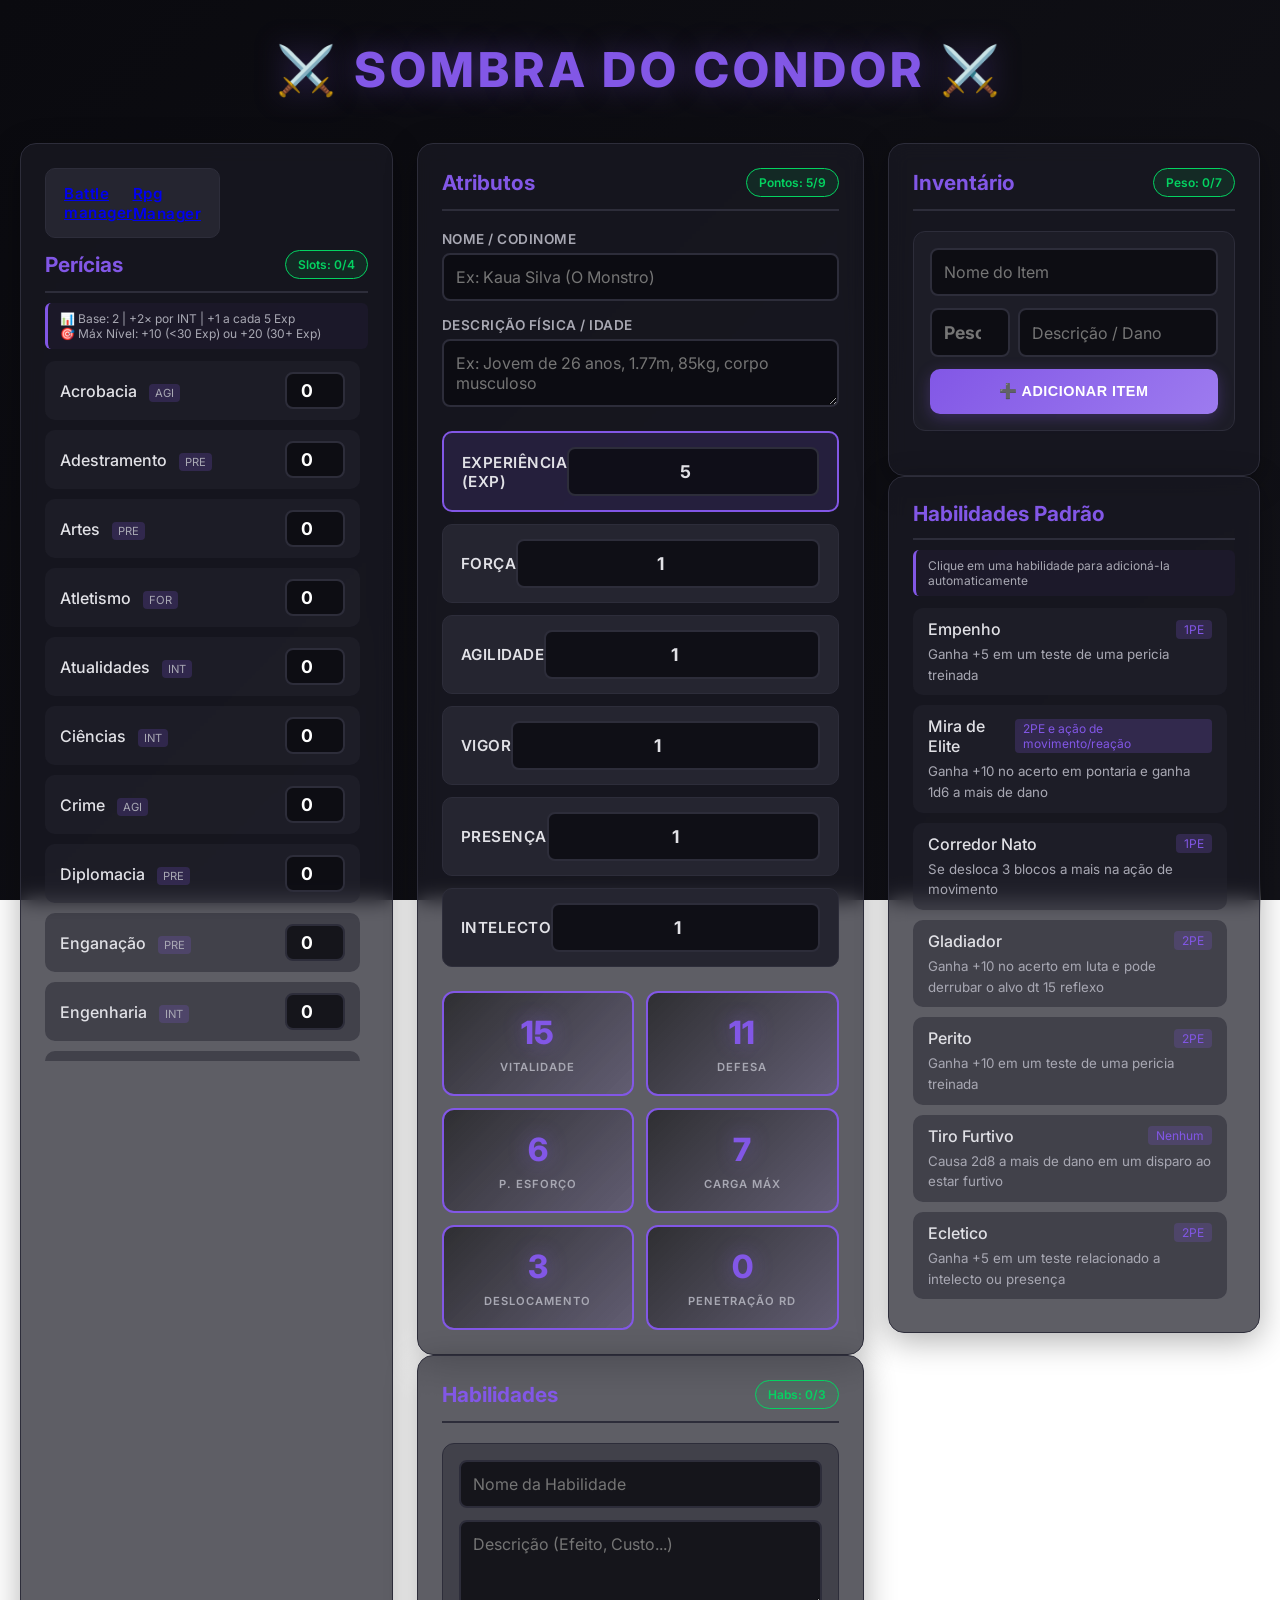
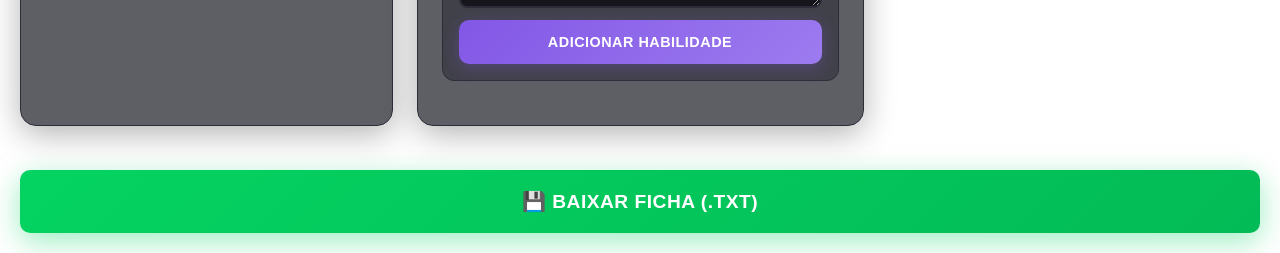
==== index.html @ 23a17cb6 "Grande update, separação battle_manager e rpg_manager, criação do rpg_manager para fazer roteiro e g" ====
<!DOCTYPE html>
<html lang="pt-BR">
<head>
    <meta charset="UTF-8">
    <meta name="viewport" content="width=device-width, initial-scale=1.0">
    <title>Sombra do Condor - Criador de Fichas</title>
    <link rel="preconnect" href="https://fonts.googleapis.com">
    <link href="https://fonts.googleapis.com/css2?family=Inter:wght@400;500;600;700;800&display=swap" rel="stylesheet">
    <link rel="shortcut icon" href="sombra do condor.png" type="image/x-icon">
    <style>
        :root {
            --bg-dark: #0a0a0f;
            --bg-panel: rgba(26, 26, 36, 0.7);
            --accent: #8257e6;
            --accent-hover: #9d7bef;
            --accent-glow: rgba(130, 87, 230, 0.4);
            --text: #e1e1e6;
            --text-muted: #a8a8b3;
            --highlight: #252530;
            --danger: #e83f5b;
            --success: #04d361;
            --border: #2d2d3a;
        }

        * {
            margin: 0;
            padding: 0;
            box-sizing: border-box;
        }

        body {
            font-family: 'Inter', sans-serif;
            background: linear-gradient(135deg, var(--bg-dark) 0%, #121218 100%) fixed;
            color: var(--text);
            padding: 20px;
            min-height: 100vh;
        }

        .container {
            max-width: 1400px;
            margin: 0 auto;
            display: grid;
            grid-template-columns: 1fr 1.2fr 1fr;
            gap: 24px;
            animation: fadeIn 0.6s ease-out;
        }

        @keyframes fadeIn {
            from { opacity: 0; transform: translateY(20px); }
            to { opacity: 1; transform: translateY(0); }
        }

        .title {
            grid-column: 1 / -1;
            text-align: center;
            font-size: clamp(2rem, 5vw, 3rem);
            font-weight: 800;
            color: var(--accent);
            text-transform: uppercase;
            letter-spacing: 4px;
            padding: 20px;
            text-shadow: 0 0 30px var(--accent-glow);
            animation: glow 3s ease-in-out infinite;
        }

        @keyframes glow {
            0%, 100% { text-shadow: 0 0 20px var(--accent-glow); }
            50% { text-shadow: 0 0 40px var(--accent-glow); }
        }

        .panel {
            background: var(--bg-panel);
            backdrop-filter: blur(10px);
            padding: 24px;
            border-radius: 16px;
            border: 1px solid var(--border);
            box-shadow: 0 8px 32px rgba(0, 0, 0, 0.3);
            transition: all 0.3s cubic-bezier(0.4, 0, 0.2, 1);
            animation: slideUp 0.5s ease-out backwards;
        }

        @keyframes slideUp {
            from { opacity: 0; transform: translateY(30px); }
            to { opacity: 1; transform: translateY(0); }
        }

        .panel:hover {
            transform: translateY(-4px);
            box-shadow: 0 12px 48px rgba(130, 87, 230, 0.2);
            border-color: var(--accent);
        }

        h2 {
            color: var(--accent);
            margin-bottom: 20px;
            font-size: 1.3rem;
            font-weight: 700;
            display: flex;
            justify-content: space-between;
            align-items: center;
            padding-bottom: 12px;
            border-bottom: 2px solid var(--border);
        }

        .badge {
            font-size: 0.75rem;
            font-weight: 600;
            background: rgba(0, 0, 0, 0.5);
            padding: 6px 12px;
            border-radius: 20px;
            border: 1px solid var(--border);
            transition: all 0.3s;
        }

        .badge.error { 
            border-color: var(--danger);
            color: var(--danger);
            background: rgba(232, 63, 91, 0.1);
        }
        
        .badge.ok { 
            border-color: var(--success);
            color: var(--success);
            background: rgba(4, 211, 97, 0.1);
        }

        input, textarea {
            background: rgba(10, 10, 15, 0.8);
            border: 2px solid var(--border);
            color: var(--text);
            padding: 12px;
            border-radius: 8px;
            font-size: 1rem;
            font-family: inherit;
            transition: all 0.3s;
            width: 100%;
        }

        input:focus, textarea:focus {
            outline: none;
            border-color: var(--accent);
            box-shadow: 0 0 0 3px rgba(130, 87, 230, 0.1);
        }

        input[type="number"] { 
            text-align: center;
            font-weight: 700;
            font-size: 1.1rem;
        }

        .scroll-container {
            max-height: 700px;
            overflow-y: auto;
            padding-right: 8px;
        }

        .scroll-container::-webkit-scrollbar { width: 8px; }
        .scroll-container::-webkit-scrollbar-track {
            background: var(--highlight);
            border-radius: 10px;
        }
        .scroll-container::-webkit-scrollbar-thumb { 
            background: var(--accent);
            border-radius: 10px;
        }

        .row {
            display: flex;
            justify-content: space-between;
            align-items: center;
            margin-bottom: 10px;
            background: rgba(37, 37, 48, 0.5);
            padding: 10px 14px;
            border-radius: 10px;
            border: 1px solid transparent;
            transition: all 0.3s;
        }

        .row:hover {
            background: rgba(130, 87, 230, 0.1);
            border-color: var(--accent);
            transform: translateX(4px);
        }

        .row.clickable { cursor: pointer; }

        .skill-attr { 
            font-size: 0.7rem;
            color: var(--text-muted);
            margin-left: 8px;
            text-transform: uppercase;
            background: rgba(130, 87, 230, 0.2);
            padding: 2px 6px;
            border-radius: 4px;
        }

        .skill-input { 
            width: 60px;
            margin-left: 10px;
            padding: 6px;
        }

        .stat-block {
            background: var(--highlight);
            padding: 14px 18px;
            border-radius: 10px;
            margin-bottom: 12px;
            display: flex;
            justify-content: space-between;
            align-items: center;
            border: 1px solid var(--border);
            transition: all 0.3s;
        }

        .stat-block:hover {
            border-color: var(--accent);
            background: rgba(130, 87, 230, 0.05);
        }

        .stat-block.highlight {
            background: rgba(130, 87, 230, 0.15);
            border: 2px solid var(--accent);
        }

        .stat-label { 
            font-weight: 600;
            font-size: 0.95rem;
            letter-spacing: 0.5px;
        }

        .stats-grid {
            display: grid;
            grid-template-columns: repeat(auto-fit, minmax(140px, 1fr));
            gap: 12px;
            margin-top: 24px;
        }

        .stat-box {
            background: linear-gradient(135deg, rgba(0, 0, 0, 0.5), rgba(130, 87, 230, 0.1));
            padding: 20px;
            border-radius: 12px;
            text-align: center;
            border: 2px solid var(--accent);
            transition: all 0.3s;
        }

        .stat-box:hover {
            transform: scale(1.05);
            box-shadow: 0 8px 30px var(--accent-glow);
        }

        .stat-value { 
            font-size: 2rem;
            font-weight: 800;
            color: var(--accent);
            text-shadow: 0 0 20px var(--accent-glow);
        }

        .stat-name { 
            font-size: 0.7rem;
            color: var(--text-muted);
            text-transform: uppercase;
            letter-spacing: 1px;
            margin-top: 8px;
            font-weight: 600;
        }

        .form {
            display: flex;
            flex-direction: column;
            gap: 12px;
            margin-bottom: 20px;
            background: rgba(37, 37, 48, 0.5);
            padding: 16px;
            border-radius: 12px;
            border: 1px solid var(--border);
        }

        .list { 
            list-style: none;
            padding: 0;
        }

        .item {
            background: rgba(37, 37, 48, 0.6);
            margin-bottom: 12px;
            padding: 16px;
            border-radius: 10px;
            border-left: 4px solid var(--accent);
            border: 1px solid var(--border);
            transition: all 0.3s;
            animation: slideIn 0.3s ease-out;
        }

        @keyframes slideIn {
            from { opacity: 0; transform: translateX(-20px); }
            to { opacity: 1; transform: translateX(0); }
        }

        .item:hover {
            background: rgba(130, 87, 230, 0.1);
            border-color: var(--accent);
            transform: translateX(8px);
        }

        .item-header { 
            display: flex;
            justify-content: space-between;
            align-items: center;
            margin-bottom: 8px;
        }

        .item-name { 
            font-weight: 700;
            color: white;
            font-size: 1.05rem;
        }

        .item-meta { 
            color: var(--text-muted);
            font-size: 0.85rem;
            margin-right: 12px;
            background: rgba(130, 87, 230, 0.2);
            padding: 4px 10px;
            border-radius: 6px;
        }

        .item-desc { 
            font-size: 0.9rem;
            color: var(--text-muted);
            line-height: 1.6;
            display: block;
            margin-top: 6px;
        }

        button { 
            cursor: pointer;
            border-radius: 10px;
            font-weight: 700;
            border: none;
            transition: all 0.3s;
            text-transform: uppercase;
            letter-spacing: 0.5px;
        }

        .btn-primary { 
            background: linear-gradient(135deg, var(--accent), var(--accent-hover));
            color: white;
            padding: 14px;
            width: 100%;
            font-size: 0.9rem;
            box-shadow: 0 4px 15px rgba(130, 87, 230, 0.3);
        }

        .btn-primary:hover {
            transform: translateY(-2px);
            box-shadow: 0 6px 25px rgba(130, 87, 230, 0.5);
        }

        .btn-remove { 
            background: var(--danger);
            color: white;
            padding: 6px 12px;
            font-size: 0.75rem;
            border-radius: 6px;
        }

        .btn-remove:hover {
            background: #ff5570;
            transform: scale(1.1);
        }
        
        .btn-download {
            background: linear-gradient(135deg, var(--success), #03bb56);
            color: white;
            padding: 20px;
            width: 100%;
            font-size: 1.2rem;
            margin-top: 20px;
            grid-column: 1 / -1;
            box-shadow: 0 8px 30px rgba(4, 211, 97, 0.4);
        }

        .btn-download:hover { 
            background: linear-gradient(135deg, #03bb56, var(--success));
            transform: translateY(-4px);
            box-shadow: 0 12px 50px rgba(4, 211, 97, 0.6);
        }

        label {
            display: block;
            font-size: 0.85rem;
            color: var(--text-muted);
            margin-bottom: 6px;
            font-weight: 600;
            text-transform: uppercase;
            letter-spacing: 0.5px;
        }

        .info {
            font-size: 0.75rem;
            color: var(--text-muted);
            margin-top: -10px;
            margin-bottom: 12px;
            padding: 8px 12px;
            background: rgba(130, 87, 230, 0.05);
            border-radius: 6px;
            border-left: 3px solid var(--accent);
        }

        @media (max-width: 1200px) { 
            .container { 
                grid-template-columns: 1fr 1fr;
            }
            .container > div:nth-child(2) {
                grid-column: 1 / -1;
            }
        }

        @media (max-width: 768px) { 
            .container { 
                grid-template-columns: 1fr;
                gap: 16px;
            }
            
            body { padding: 12px; }
            .panel { padding: 16px; }
            .title {
                font-size: 1.8rem;
                letter-spacing: 2px;
            }
            .stats-grid {
                grid-template-columns: repeat(2, 1fr);
            }
            span a{
                color: var(--accent);        
            }
            nav{
                width: 100%;
                display: inline;
                text-decoration: none;
                list-style: none;
            }
        }
    </style>
</head>
<body>
    <div class="container">
        <div class="title">⚔️ Sombra do Condor ⚔️</div>
        <div class="panel">
            <nav class="container">
                <ul class="stat-block">
                    <span class="stat-label"><a href="/battle_manager.html">Battle manager</a></span>
                    <span ><a class="stat-label" href="/rpg_manager.html">Rpg Manager</a></span>
                </ul>
            </nav>
            <h2>Perícias <span id="skillTracker" class="badge">Slots: 0/2</span></h2>
            <p class="info">📊 Base: 2 | +2× por INT | +1 a cada 5 Exp<br>🎯 Máx Nível: +10 (&lt;30 Exp) ou +20 (30+ Exp)</p>
            <div id="skillsContainer" class="scroll-container"></div>
        </div>

        <div>
            <div class="panel">
                <h2>Atributos <span id="attrTracker" class="badge">Pontos: 0/9</span></h2>
                
                <div style="margin-bottom: 16px;">
                    <label>Nome / Codinome</label>
                    <input type="text" id="charName" placeholder="Ex: Kaua Silva (O Monstro)">
                </div>
                
                <div style="margin-bottom: 20px;">
                    <label>Descrição Física / Idade</label>
                    <textarea id="charDesc" rows="2" placeholder="Ex: Jovem de 26 anos, 1.77m, 85kg, corpo musculoso"></textarea>
                </div>

                <div class="stat-block highlight">
                    <span class="stat-label">EXPERIÊNCIA (EXP)</span>
                    <input type="number" id="exp" value="5" min="5" onchange="calcular()">
                </div>

                <div class="stat-block"><span class="stat-label">FORÇA</span><input type="number" id="attrForca" value="1" min="0" onchange="calcular()"></div>
                <div class="stat-block"><span class="stat-label">AGILIDADE</span><input type="number" id="attrAgilidade" value="1" min="0" onchange="calcular()"></div>
                <div class="stat-block"><span class="stat-label">VIGOR</span><input type="number" id="attrVigor" value="1" min="0" onchange="calcular()"></div>
                <div class="stat-block"><span class="stat-label">PRESENÇA</span><input type="number" id="attrPresenca" value="1" min="0" onchange="calcular()"></div>
                <div class="stat-block"><span class="stat-label">INTELECTO</span><input type="number" id="attrIntelecto" value="1" min="0" onchange="calcular()"></div>

                <div class="stats-grid">
                    <div class="stat-box"><div class="stat-value" id="pv">10</div><div class="stat-name">Vitalidade</div></div>
                    <div class="stat-box"><div class="stat-value" id="def">11</div><div class="stat-name">Defesa</div></div>
                    <div class="stat-box"><div class="stat-value" id="pe">0</div><div class="stat-name">P. Esforço</div></div>
                    <div class="stat-box"><div class="stat-value" id="carga">0</div><div class="stat-name">Carga Máx</div></div>
                    <div class="stat-box"><div class="stat-value" id="desloc">0</div><div class="stat-name">Deslocamento</div></div>
                    <div class="stat-box"><div class="stat-value" id="prd">0</div><div class="stat-name">Penetração RD</div></div>
                </div>
            </div>

            <div class="panel">
                <h2>Habilidades <span id="habTracker" class="badge">Habs: 0/2</span></h2>
                <div class="form">
                    <input type="text" id="habName" placeholder="Nome da Habilidade">
                    <textarea id="habDesc" placeholder="Descrição (Efeito, Custo...)" rows="3"></textarea>
                    <button class="btn-primary" onclick="addHab()">ADICIONAR HABILIDADE</button>
                </div>
                <ul id="habList" class="list"></ul>
            </div>
        </div>

        <div>
            <div class="panel">
                <h2>Inventário <span id="loadTracker" class="badge">Peso: 0</span></h2>
                <div class="form">
                    <input type="text" id="itemName" placeholder="Nome do Item">
                    <div style="display:flex; gap:8px;">
                        <input type="number" id="itemWeight" placeholder="Peso" style="width: 80px;">
                        <input type="text" id="itemDesc" placeholder="Descrição / Dano" style="flex:1;">
                    </div>
                    <button class="btn-primary" onclick="addItem()">➕ ADICIONAR ITEM</button>
                </div>
                <ul id="invList" class="list"></ul>
            </div>

            <div class="panel">
                <h2>Habilidades Padrão</h2>
                <p class="info">Clique em uma habilidade para adicioná-la automaticamente</p>
                <div id="habsContainer" class="scroll-container"></div>
            </div>
        </div>

        <button class="btn-download" onclick="download()">💾 BAIXAR FICHA (.TXT)</button>
    </div>

    <script>
        const skills = [
            { nome: "Acrobacia", attr: "AGI" }, { nome: "Adestramento", attr: "PRE" },
            { nome: "Artes", attr: "PRE" }, { nome: "Atletismo", attr: "FOR" },
            { nome: "Atualidades", attr: "INT" }, { nome: "Ciências", attr: "INT" },
            { nome: "Crime", attr: "AGI" }, { nome: "Diplomacia", attr: "PRE" },
            { nome: "Enganação", attr: "PRE" }, { nome: "Engenharia", attr: "INT" },
            { nome: "Fortitude", attr: "VIG" }, { nome: "Furtividade", attr: "AGI" },
            { nome: "Iniciativa", attr: "AGI" }, { nome: "Intimidação", attr: "PRE" },
            { nome: "Intuição", attr: "PRE" }, { nome: "Investigação", attr: "INT" },
            { nome: "Luta", attr: "FOR" }, { nome: "Medicina", attr: "INT" },
            { nome: "Percepção", attr: "PRE" }, { nome: "Pilotagem", attr: "AGI" },
            { nome: "Pontaria", attr: "AGI" }, { nome: "Reflexos", attr: "AGI" },
            { nome: "Religião", attr: "PRE" }, { nome: "Sobrevivência", attr: "INT" },
            { nome: "Tática", attr: "INT" }, { nome: "Tecnologia", attr: "INT" },
            { nome: "Vontade", attr: "PRE" }
        ];

        const defaultHabs = [
            { nome: "Empenho", gasto: "1PE", efeito: "Ganha +5 em um teste de uma pericia treinada" },
            { nome: "Mira de Elite", gasto: "2PE e ação de movimento/reação", efeito: "Ganha +10 no acerto em pontaria e ganha 1d6 a mais de dano" },
            { nome: "Corredor Nato", gasto: "1PE", efeito: "Se desloca 3 blocos a mais na ação de movimento" },
            { nome: "Gladiador", gasto: "2PE", efeito: "Ganha +10 no acerto em luta e pode derrubar o alvo dt 15 reflexo" },
            { nome: "Perito", gasto: "2PE", efeito: "Ganha +10 em um teste de uma pericia treinada" },
            { nome: "Tiro Furtivo", gasto: "Nenhum", efeito: "Causa 2d8 a mais de dano em um disparo ao estar furtivo" },
            { nome: "Ecletico", gasto: "2PE", efeito: "Ganha +5 em um teste relacionado a intelecto ou presença" },
            { nome: "Ataque Frenético", gasto: "3PE", efeito: "Ganha 1 ataque adicional naquela rodada" },
            { nome: "Golpe Pesado", gasto: "2PE", efeito: "Causa +2d6 de dano em um golpe corpo a corpo (stacka até 2x)" },
            { nome: "Lutador Nato", gasto: "Nenhum", efeito: "Seus golpes padrão causam 1d8+atributo de dano podendo ser letais, e agora o critico deles é 19/20" },
            { nome: "Soco Pesado", gasto: "3PE", efeito: "Ataca com um poderoso soco causando 3d8+força em dano" },
            { nome: "Bloqueio Pesado", gasto: "2PE", efeito: "Ao bloquear alem de usar luta como rd, usa fortitude tambem" },
            { nome: "Esquiva Aprimorada", gasto: "2PE", efeito: "Ao esquivar ganha +10 na soma" },
            { nome: "Casca Grossa", gasto: "Nenhum", efeito: "Sua pele é naturalmente grossa e seu corpo resistente, tem 5 de rd natural contra impacto balistico e cortante (requer 3 de vigor ou mais)" },
            { nome: "Lingua de prata", gasto: "Nenhum", efeito: "Tem +5 em testes de diplomacia e enganação, pode gastar 1 PE e ter +5 no teste" },
            { nome: "Contra-ataque efetivo", gasto: "2PE", efeito: "Causa +1d8 de dano e tem +8 no acerto do contraataque" },
            { nome: "Assasinato", gasto: "2PE", efeito: "Aumenta a margem de critico em 5, e causa 1d6 a mais de dano em um ataque" },
            { nome: "Tiro sequencial", gasto: "1PE", efeito: "Ataca novamente com uma arma leve (max:1x rodada)" },
            { nome: "Tiro brutal", gasto: "3PE", efeito: "Em um disparo, aumenta a margem de critico em 5 e causa +2d6 de dano" },
            { nome: "Brigão", gasto: "2PE", efeito: "Ataca novamente com um soco. (Max:2x rodada)" }
        ];

        let inv = [];
        let habs = [];

        const get = id => document.getElementById(id);
        const val = id => parseInt(get(id).value) || 0;

        window.onload = () => {
            renderSkills();
            renderDefaultHabs();
            calcular();
        };

        function renderSkills() {
            const c = get('skillsContainer');
            c.innerHTML = skills.map((s, i) => `
                <div class="row" style="animation-delay: ${i * 0.02}s">
                    <div><span style="font-weight:500">${s.nome}</span> <span class="skill-attr">${s.attr}</span></div>
                    <input type="number" id="skill_${s.nome}" class="skill-input" value="0" min="0" step="5" onchange="calcular()">
                </div>
            `).join('');
        }

        function renderDefaultHabs() {
            const c = get('habsContainer');
            c.innerHTML = defaultHabs.map((h, i) => `
                <div class="row clickable" style="animation-delay: ${i * 0.02}s" onclick="quickAddHab('${h.nome}', '${h.gasto}', '${h.efeito.replace(/'/g, "\\'")}')">
                    <div style="width: 100%;">
                        <div style="display: flex; justify-content: space-between; align-items: center; margin-bottom: 4px;">
                            <strong style="font-weight:500">${h.nome}</strong> 
                            <span style="font-size: 0.75rem; color: var(--accent); background: rgba(130, 87, 230, 0.2); padding: 2px 8px; border-radius: 4px;">${h.gasto}</span>
                        </div>
                        <small style="color: var(--text-muted); line-height: 1.4;">${h.efeito}</small>
                    </div>
                </div>
            `).join('');
        }

        function quickAddHab(nome, gasto, efeito) {
            get('habName').value = nome;
            get('habDesc').value = `Gasto: ${gasto} | Efeito: ${efeito}`;
            addHab();
            get('habName').closest('.panel').scrollIntoView({ behavior: 'smooth', block: 'center' });
        }

        function calcular() {
            const exp = val('exp');
            const expEf = Math.max(0, exp - 5);
            const attrs = ['Forca', 'Agilidade', 'Vigor', 'Presenca', 'Intelecto'].map(a => val('attr' + a));
            const [for_, agi, vig, pre, int] = attrs;

            const percepcao = val('skill_Percepção');
            const vontade = val('skill_Vontade');
            const fortitude = val('skill_Fortitude');
            const atletismo = val('skill_Atletismo');
            const religiao = val('skill_Religião');
            const crime = val("skill_Crime");

            const bonusPerc = Math.floor(percepcao / 5) * 2;
            const bonusReligiao = Math.floor(religiao / 5) * 2;
            const bonusVont = Math.floor(vontade / 5) * 2;
            const bonusCrime = Math.floor(crime / 5) * 2;

            // Calcular carga ANTES de atualizar o DOM
            const maxCarga = 5 + for_ * 2 + Math.floor(atletismo / 5) * 2;
            
            get('def').textContent = 10 + agi + bonusPerc;
            get('pv').textContent = 10 + vig * 5 + expEf + Math.floor(expEf / 5) + fortitude;
            get('pe').textContent = (for_ + pre + vig) * 2 + Math.floor(expEf / 3) + bonusVont+bonusReligiao;
            get('carga').textContent = maxCarga;
            get('desloc').textContent = agi === 0 ? 1 : agi * 3;
            get('prd').textContent = bonusCrime;

            const maxAttr = 9 + Math.floor(expEf / 10);
            const usedAttr = attrs.reduce((a, b) => a + b, 0);
            updateBadge('attrTracker', usedAttr, maxAttr, 'Pontos');

            const maxSkill = exp >= 30 ? 20 : 10;
            const maxSlots = 2 + int * 2 + Math.floor(expEf / 5);
            let usedSlots = 0;

            document.querySelectorAll('.skill-input').forEach(inp => {
                const v = val(inp.id);
                inp.style.borderColor = v > maxSkill ? 'var(--danger)' : 'var(--border)';
                inp.style.color = v > maxSkill ? 'var(--danger)' : 'white';
                usedSlots += Math.floor(v / 5);
            });
            updateBadge('skillTracker', usedSlots, maxSlots, 'Slots');

            const maxHabs = 2 + int + Math.floor(expEf / 5);
            updateBadge('habTracker', habs.length, maxHabs, 'Habs');

            const pesoTotal = inv.reduce((sum, item) => sum + item.peso, 0);
            const tracker = get('loadTracker');
            tracker.textContent = `Peso: ${pesoTotal}/${maxCarga}`;
            tracker.className = pesoTotal > maxCarga ? 'badge error' : 'badge ok';
        }

        function updateBadge(id, atual, max, label) {
            const el = get(id);
            el.textContent = `${label}: ${atual}/${max}`;
            el.className = atual > max ? 'badge error' : 'badge ok';
            if (atual > max) el.textContent += ' ⚠️';
        }

        function addHab() {
            const nome = get('habName').value.trim();
            const desc = get('habDesc').value.trim();

            if (!nome) {
                alert("⚠️ Digite um nome para a habilidade!");
                return;
            }

            habs.push({ nome, desc });
            renderHabs();
            get('habName').value = '';
            get('habDesc').value = '';
            calcular();
        }

        function renderHabs() {
            get('habList').innerHTML = habs.map((h, i) => `
                <li class="item">
                    <div class="item-header">
                        <span class="item-name">${h.nome}</span>
                        <button class="btn-remove" onclick="removeHab(${i})">✖</button>
                    </div>
                    ${h.desc ? `<span class="item-desc">${h.desc}</span>` : ''}
                </li>
            `).join('');
        }

        function removeHab(i) {
            habs.splice(i, 1);
            renderHabs();
            calcular();
        }

        function addItem() {
            const nome = get('itemName').value.trim();
            const peso = val('itemWeight');
            const desc = get('itemDesc').value.trim();

            if (!nome) {
                alert("⚠️ Digite um nome para o item!");
                return;
            }

            inv.push({ nome, peso, desc });
            get('itemName').value = '';
            get('itemWeight').value = '';
            get('itemDesc').value = '';
            renderInv();
            calcular();
        }

        function renderInv() {
            get('invList').innerHTML = inv.map((item, i) => `
                <li class="item">
                    <div class="item-header">
                        <span class="item-name">${item.nome}</span>
                        <div>
                            <span class="item-meta">${item.peso}kg</span>
                            <button class="btn-remove" onclick="removeItem(${i})">✖</button>
                        </div>
                    </div>
                    ${item.desc ? `<span class="item-desc">${item.desc}</span>` : ''}
                </li>
            `).join('');
        }

        function removeItem(i) {
            inv.splice(i, 1);
            renderInv();
            calcular();
        }

        function download() {
            const btn = event.target;
            btn.innerHTML = '<span style="display:inline-block;animation:spin 1s linear infinite">⏳</span> GERANDO...';
            btn.style.opacity = '0.7';

            setTimeout(() => {
                const nome = get('charName').value || "Sem Nome";
                const desc = get('charDesc').value;

                let txt = `${nome}\n\n`;
                if (desc) txt += `Descrição: ${desc}\n\n`;
                
                txt += `Exp: ${val('exp')}\n\n`;
                txt += `Vitalidade: ${get('pv').textContent}\n`;
                txt += `Força: ${val('attrForca')}\n`;
                txt += `Agilidade: ${val('attrAgilidade')}\n`;
                txt += `Presença: ${val('attrPresenca')}\n`;
                txt += `Vigor: ${val('attrVigor')}\n`;
                txt += `Intelecto: ${val('attrIntelecto')}\n`;
                txt += `Pontos de Esforço (PE): ${get('pe').textContent}\n\n`;
                txt += `Defesa: ${get('def').textContent}\n\n`;

                txt += `Itens\n\n`;
                if (inv.length === 0) txt += `(Nenhum item)\n`;
                inv.forEach(item => {
                    txt += `${item.nome}${item.desc ? ': ' + item.desc : ''}\n\n`;
                });

                txt += `Perícias:\n`;
                document.querySelectorAll('.skill-input').forEach(inp => {
                    const v = val(inp.id);
                    if (v > 0) {
                        const skillName = inp.closest('.row').querySelector('span').textContent;
                        txt += `${skillName} +${v}\n`;
                    }
                });

                txt += `\nHabilidades\n\n`;
                habs.forEach(h => {
                    txt += `${h.nome}: ${h.desc}\n\n`;
                });

                const blob = new Blob([txt], { type: "text/plain" });
                const link = document.createElement("a");
                link.href = URL.createObjectURL(blob);
                link.download = `Ficha_${nome.replace(/\s+/g, '_')}.txt`;
                link.click();

                btn.innerHTML = '✅ FICHA BAIXADA!';
                setTimeout(() => {
                    btn.innerHTML = '💾 BAIXAR FICHA (.TXT)';
                    btn.style.opacity = '1';
                }, 2000);
            }, 800);
        }
    </script>
    <style>
        @keyframes spin {
            to { transform: rotate(360deg); }
        }
    </style>
</body>
</html>
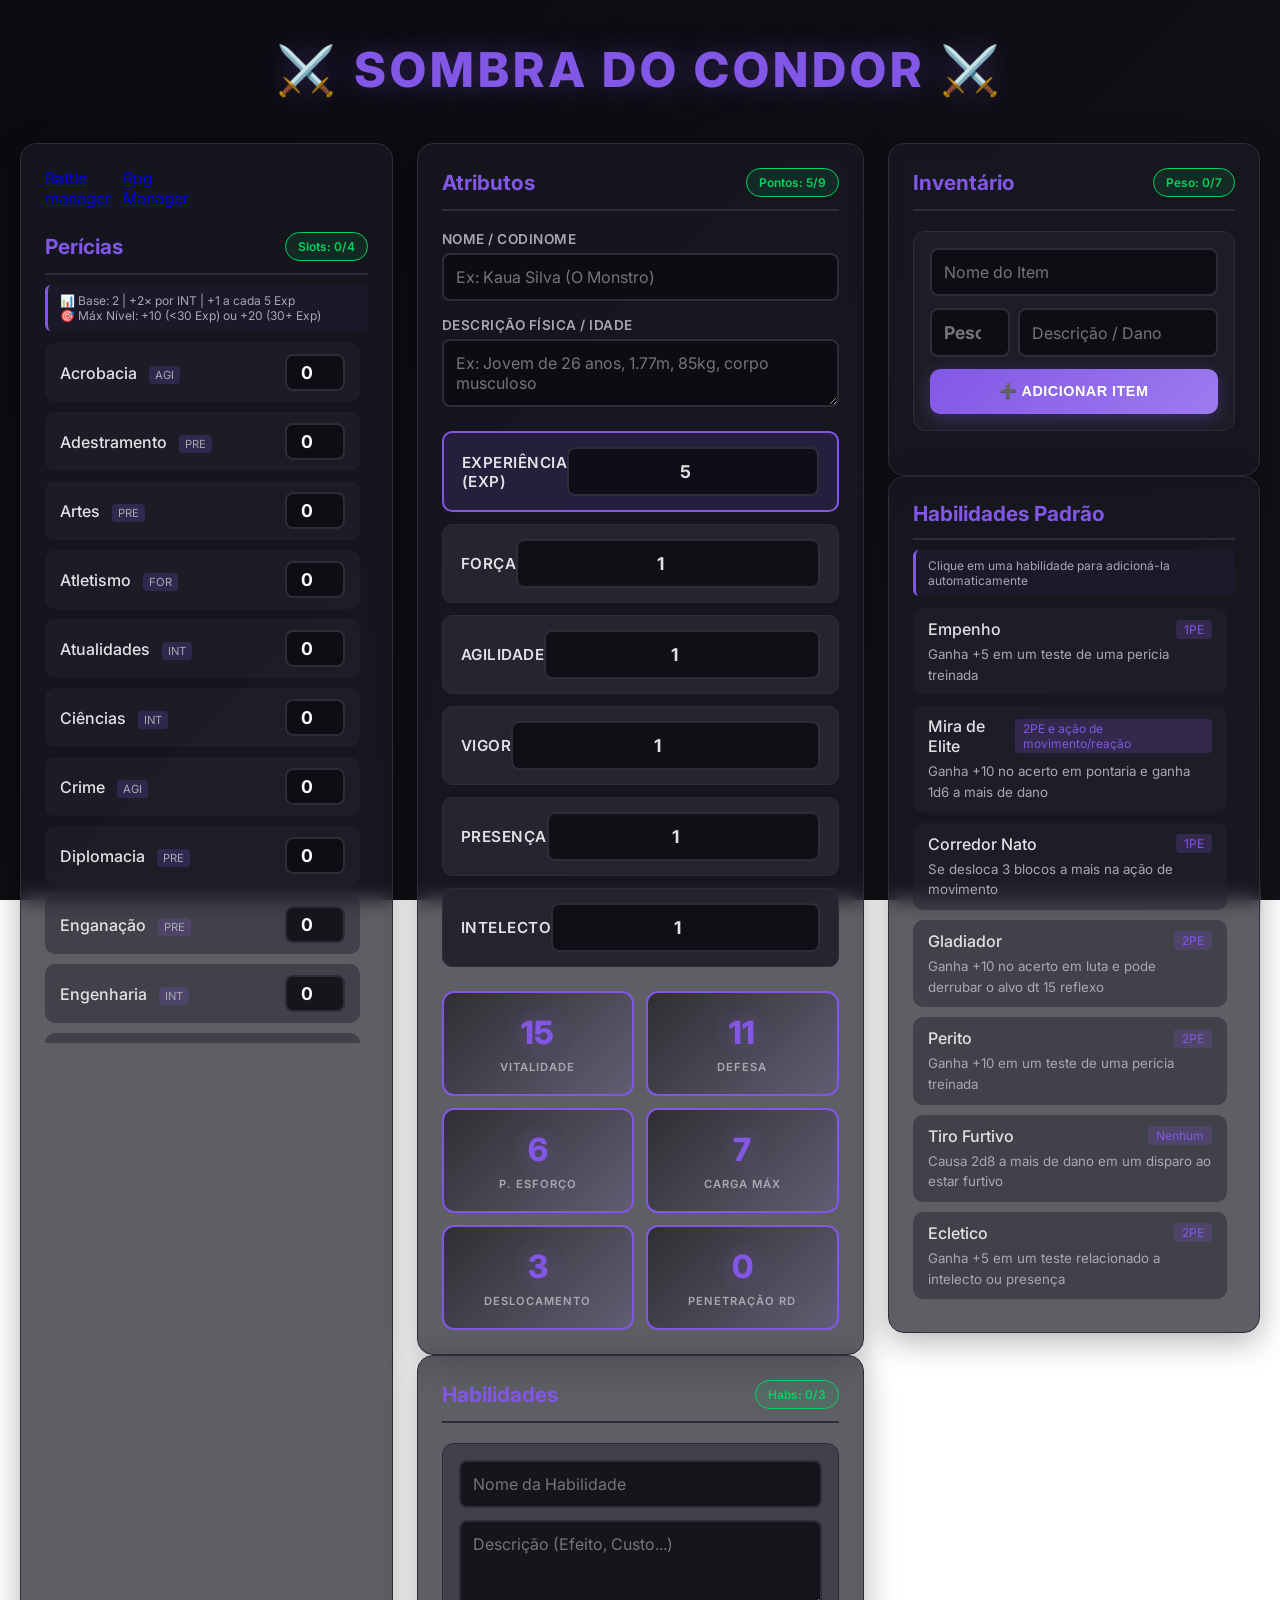
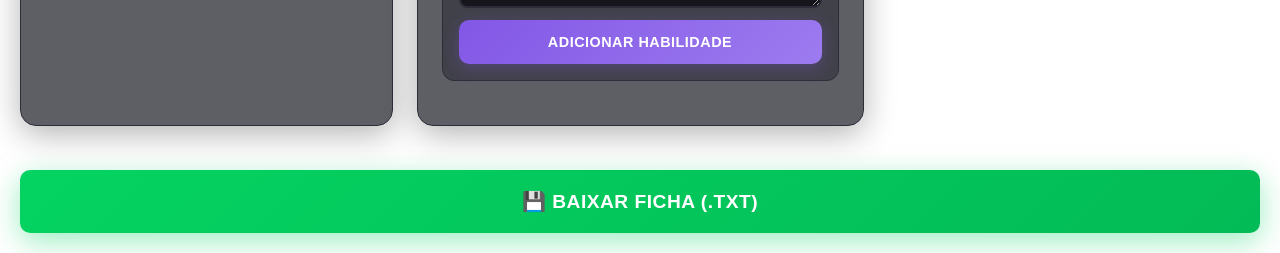
==== commit 8678c8df: ".." ====
--- a/index.html
+++ b/index.html
@@ -442,6 +442,87 @@
                 list-style: none;
             }
         }
+            .nav-menu {
+        display: flex;
+        gap: 12px;
+        margin-bottom: 24px;
+        padding: 0;
+        list-style: none;
+    }
+
+    .nav-menu li {
+        flex: 1;
+    }
+
+    .nav-link {
+        display: block;
+        text-align: center;
+        padding: 14px 20px;
+        background: linear-gradient(135deg, rgba(130, 87, 230, 0.2), rgba(130, 87, 230, 0.1));
+        border: 2px solid var(--border);
+        border-radius: 10px;
+        color: var(--text);
+        text-decoration: none;
+        font-weight: 700;
+        font-size: 0.9rem;
+        text-transform: uppercase;
+        letter-spacing: 1px;
+        transition: all 0.3s cubic-bezier(0.4, 0, 0.2, 1);
+        position: relative;
+        overflow: hidden;
+    }
+
+    .nav-link::before {
+        content: '';
+        position: absolute;
+        top: 0;
+        left: -100%;
+        width: 100%;
+        height: 100%;
+        background: linear-gradient(90deg, transparent, rgba(130, 87, 230, 0.3), transparent);
+        transition: left 0.5s;
+    }
+
+    .nav-link:hover::before {
+        left: 100%;
+    }
+
+    .nav-link:hover {
+        background: linear-gradient(135deg, rgba(130, 87, 230, 0.3), rgba(130, 87, 230, 0.2));
+        border-color: var(--accent);
+        transform: translateY(-3px);
+        box-shadow: 0 8px 25px rgba(130, 87, 230, 0.4);
+        color: var(--accent);
+    }
+
+    .nav-link:active {
+        transform: translateY(-1px);
+    }
+
+    /* Versão alternativa com ícones */
+    .nav-link-icon {
+        display: flex;
+        align-items: center;
+        justify-content: center;
+        gap: 8px;
+    }
+
+    .nav-link-icon::after {
+        content: '⚔️';
+        font-size: 1.2rem;
+        transition: transform 0.3s;
+    }
+
+    .nav-link:hover .nav-link-icon::after {
+        transform: scale(1.2) rotate(10deg);
+    }
+
+    @media (max-width: 768px) {
+        .nav-menu {
+            flex-direction: column;
+            gap: 8px;
+        }
+    }
     </style>
 </head>
 <body>
@@ -449,9 +530,9 @@
         <div class="title">⚔️ Sombra do Condor ⚔️</div>
         <div class="panel">
             <nav class="container">
-                <ul class="stat-block">
-                    <span class="stat-label"><a href="/battle_manager.html">Battle manager</a></span>
-                    <span ><a class="stat-label" href="/rpg_manager.html">Rpg Manager</a></span>
+                <ul class="nav-menu">
+                    <li><a class="nav-item" href="/battle_manager.html">Battle manager</a></li>
+                    <li><a class="nav-item" href="/rpg_manager.html">Rpg Manager</a></li>
                 </ul>
             </nav>
             <h2>Perícias <span id="skillTracker" class="badge">Slots: 0/2</span></h2>
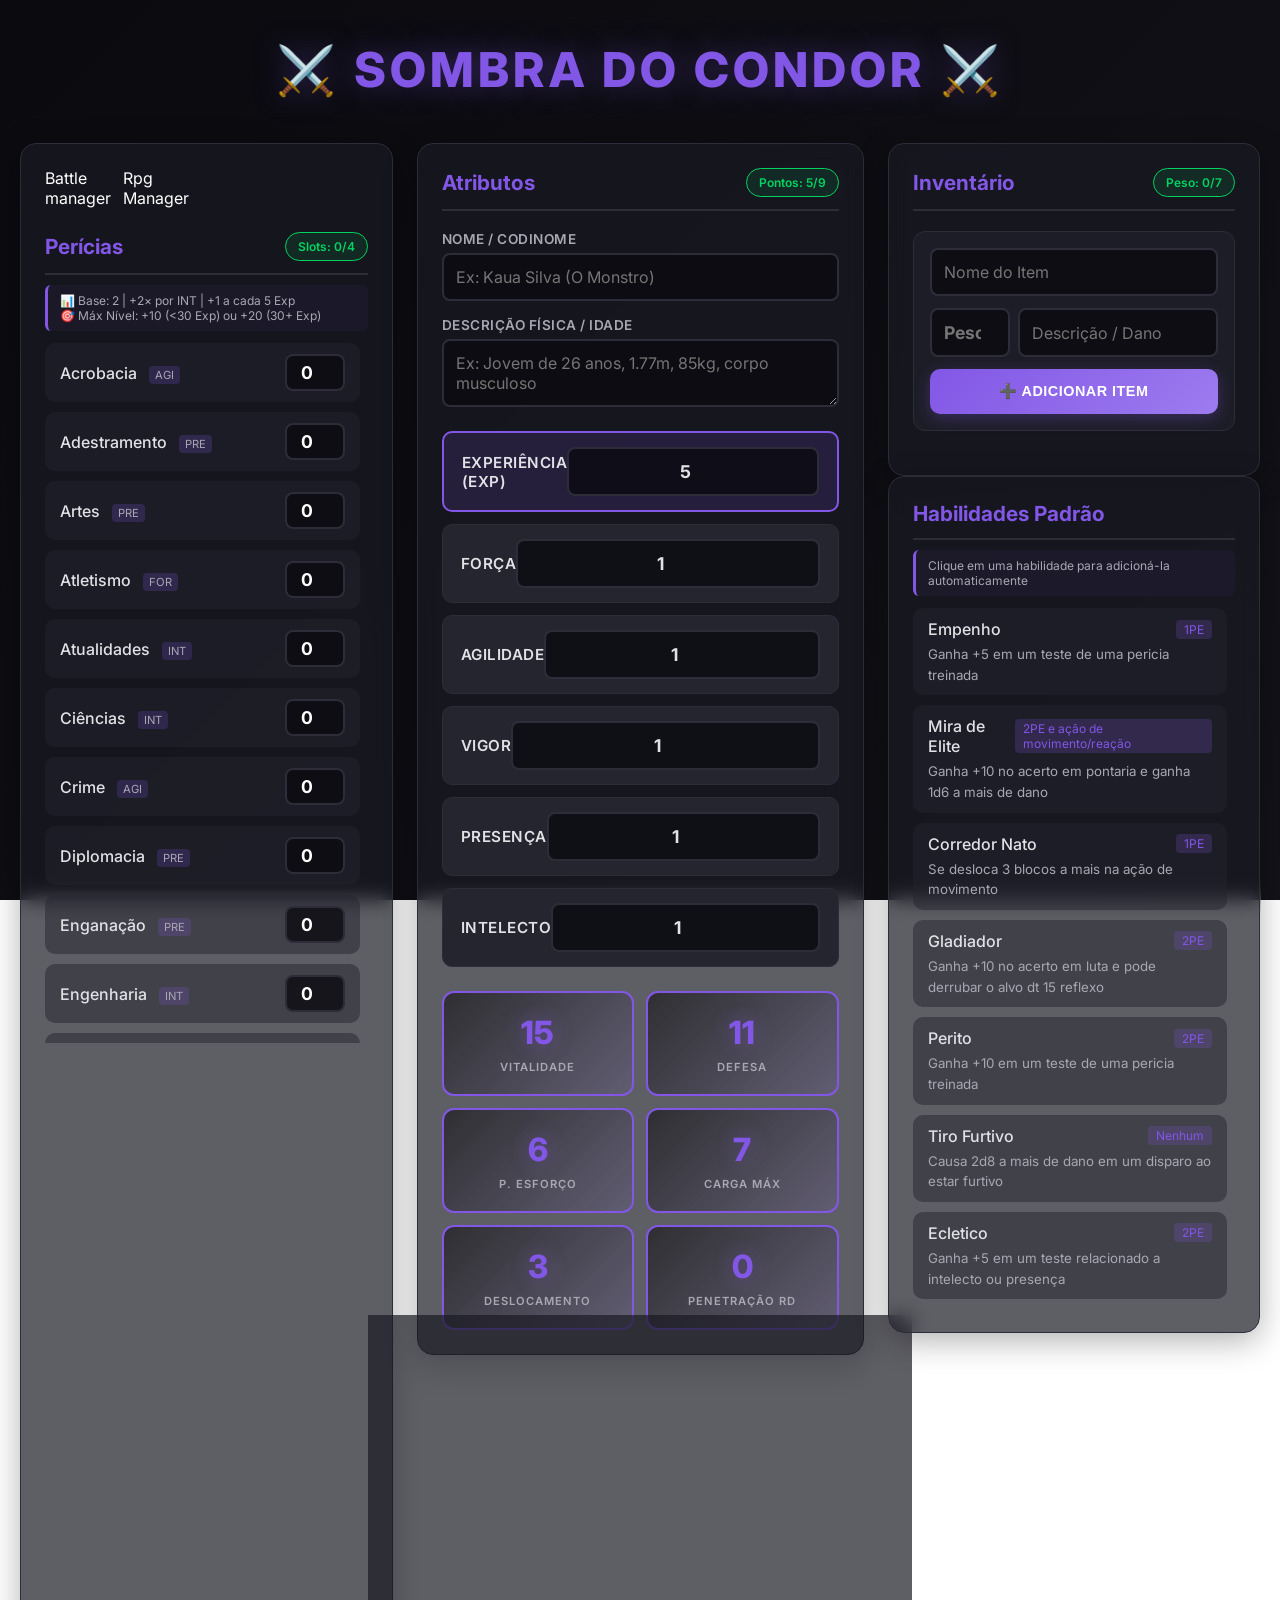
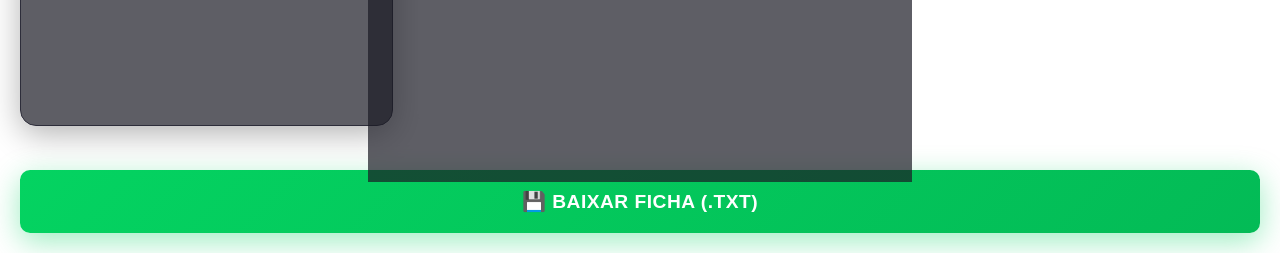
==== commit 9ba9343f: "update rpg_manager modularizado e com sistema de save em cache" ====
--- a/index.html
+++ b/index.html
@@ -7,523 +7,7 @@
     <link rel="preconnect" href="https://fonts.googleapis.com">
     <link href="https://fonts.googleapis.com/css2?family=Inter:wght@400;500;600;700;800&display=swap" rel="stylesheet">
     <link rel="shortcut icon" href="sombra do condor.png" type="image/x-icon">
-    <style>
-        :root {
-            --bg-dark: #0a0a0f;
-            --bg-panel: rgba(26, 26, 36, 0.7);
-            --accent: #8257e6;
-            --accent-hover: #9d7bef;
-            --accent-glow: rgba(130, 87, 230, 0.4);
-            --text: #e1e1e6;
-            --text-muted: #a8a8b3;
-            --highlight: #252530;
-            --danger: #e83f5b;
-            --success: #04d361;
-            --border: #2d2d3a;
-        }
-
-        * {
-            margin: 0;
-            padding: 0;
-            box-sizing: border-box;
-        }
-
-        body {
-            font-family: 'Inter', sans-serif;
-            background: linear-gradient(135deg, var(--bg-dark) 0%, #121218 100%) fixed;
-            color: var(--text);
-            padding: 20px;
-            min-height: 100vh;
-        }
-
-        .container {
-            max-width: 1400px;
-            margin: 0 auto;
-            display: grid;
-            grid-template-columns: 1fr 1.2fr 1fr;
-            gap: 24px;
-            animation: fadeIn 0.6s ease-out;
-        }
-
-        @keyframes fadeIn {
-            from { opacity: 0; transform: translateY(20px); }
-            to { opacity: 1; transform: translateY(0); }
-        }
-
-        .title {
-            grid-column: 1 / -1;
-            text-align: center;
-            font-size: clamp(2rem, 5vw, 3rem);
-            font-weight: 800;
-            color: var(--accent);
-            text-transform: uppercase;
-            letter-spacing: 4px;
-            padding: 20px;
-            text-shadow: 0 0 30px var(--accent-glow);
-            animation: glow 3s ease-in-out infinite;
-        }
-
-        @keyframes glow {
-            0%, 100% { text-shadow: 0 0 20px var(--accent-glow); }
-            50% { text-shadow: 0 0 40px var(--accent-glow); }
-        }
-
-        .panel {
-            background: var(--bg-panel);
-            backdrop-filter: blur(10px);
-            padding: 24px;
-            border-radius: 16px;
-            border: 1px solid var(--border);
-            box-shadow: 0 8px 32px rgba(0, 0, 0, 0.3);
-            transition: all 0.3s cubic-bezier(0.4, 0, 0.2, 1);
-            animation: slideUp 0.5s ease-out backwards;
-        }
-
-        @keyframes slideUp {
-            from { opacity: 0; transform: translateY(30px); }
-            to { opacity: 1; transform: translateY(0); }
-        }
-
-        .panel:hover {
-            transform: translateY(-4px);
-            box-shadow: 0 12px 48px rgba(130, 87, 230, 0.2);
-            border-color: var(--accent);
-        }
-
-        h2 {
-            color: var(--accent);
-            margin-bottom: 20px;
-            font-size: 1.3rem;
-            font-weight: 700;
-            display: flex;
-            justify-content: space-between;
-            align-items: center;
-            padding-bottom: 12px;
-            border-bottom: 2px solid var(--border);
-        }
-
-        .badge {
-            font-size: 0.75rem;
-            font-weight: 600;
-            background: rgba(0, 0, 0, 0.5);
-            padding: 6px 12px;
-            border-radius: 20px;
-            border: 1px solid var(--border);
-            transition: all 0.3s;
-        }
-
-        .badge.error { 
-            border-color: var(--danger);
-            color: var(--danger);
-            background: rgba(232, 63, 91, 0.1);
-        }
-        
-        .badge.ok { 
-            border-color: var(--success);
-            color: var(--success);
-            background: rgba(4, 211, 97, 0.1);
-        }
-
-        input, textarea {
-            background: rgba(10, 10, 15, 0.8);
-            border: 2px solid var(--border);
-            color: var(--text);
-            padding: 12px;
-            border-radius: 8px;
-            font-size: 1rem;
-            font-family: inherit;
-            transition: all 0.3s;
-            width: 100%;
-        }
-
-        input:focus, textarea:focus {
-            outline: none;
-            border-color: var(--accent);
-            box-shadow: 0 0 0 3px rgba(130, 87, 230, 0.1);
-        }
-
-        input[type="number"] { 
-            text-align: center;
-            font-weight: 700;
-            font-size: 1.1rem;
-        }
-
-        .scroll-container {
-            max-height: 700px;
-            overflow-y: auto;
-            padding-right: 8px;
-        }
-
-        .scroll-container::-webkit-scrollbar { width: 8px; }
-        .scroll-container::-webkit-scrollbar-track {
-            background: var(--highlight);
-            border-radius: 10px;
-        }
-        .scroll-container::-webkit-scrollbar-thumb { 
-            background: var(--accent);
-            border-radius: 10px;
-        }
-
-        .row {
-            display: flex;
-            justify-content: space-between;
-            align-items: center;
-            margin-bottom: 10px;
-            background: rgba(37, 37, 48, 0.5);
-            padding: 10px 14px;
-            border-radius: 10px;
-            border: 1px solid transparent;
-            transition: all 0.3s;
-        }
-
-        .row:hover {
-            background: rgba(130, 87, 230, 0.1);
-            border-color: var(--accent);
-            transform: translateX(4px);
-        }
-
-        .row.clickable { cursor: pointer; }
-
-        .skill-attr { 
-            font-size: 0.7rem;
-            color: var(--text-muted);
-            margin-left: 8px;
-            text-transform: uppercase;
-            background: rgba(130, 87, 230, 0.2);
-            padding: 2px 6px;
-            border-radius: 4px;
-        }
-
-        .skill-input { 
-            width: 60px;
-            margin-left: 10px;
-            padding: 6px;
-        }
-
-        .stat-block {
-            background: var(--highlight);
-            padding: 14px 18px;
-            border-radius: 10px;
-            margin-bottom: 12px;
-            display: flex;
-            justify-content: space-between;
-            align-items: center;
-            border: 1px solid var(--border);
-            transition: all 0.3s;
-        }
-
-        .stat-block:hover {
-            border-color: var(--accent);
-            background: rgba(130, 87, 230, 0.05);
-        }
-
-        .stat-block.highlight {
-            background: rgba(130, 87, 230, 0.15);
-            border: 2px solid var(--accent);
-        }
-
-        .stat-label { 
-            font-weight: 600;
-            font-size: 0.95rem;
-            letter-spacing: 0.5px;
-        }
-
-        .stats-grid {
-            display: grid;
-            grid-template-columns: repeat(auto-fit, minmax(140px, 1fr));
-            gap: 12px;
-            margin-top: 24px;
-        }
-
-        .stat-box {
-            background: linear-gradient(135deg, rgba(0, 0, 0, 0.5), rgba(130, 87, 230, 0.1));
-            padding: 20px;
-            border-radius: 12px;
-            text-align: center;
-            border: 2px solid var(--accent);
-            transition: all 0.3s;
-        }
-
-        .stat-box:hover {
-            transform: scale(1.05);
-            box-shadow: 0 8px 30px var(--accent-glow);
-        }
-
-        .stat-value { 
-            font-size: 2rem;
-            font-weight: 800;
-            color: var(--accent);
-            text-shadow: 0 0 20px var(--accent-glow);
-        }
-
-        .stat-name { 
-            font-size: 0.7rem;
-            color: var(--text-muted);
-            text-transform: uppercase;
-            letter-spacing: 1px;
-            margin-top: 8px;
-            font-weight: 600;
-        }
-
-        .form {
-            display: flex;
-            flex-direction: column;
-            gap: 12px;
-            margin-bottom: 20px;
-            background: rgba(37, 37, 48, 0.5);
-            padding: 16px;
-            border-radius: 12px;
-            border: 1px solid var(--border);
-        }
-
-        .list { 
-            list-style: none;
-            padding: 0;
-        }
-
-        .item {
-            background: rgba(37, 37, 48, 0.6);
-            margin-bottom: 12px;
-            padding: 16px;
-            border-radius: 10px;
-            border-left: 4px solid var(--accent);
-            border: 1px solid var(--border);
-            transition: all 0.3s;
-            animation: slideIn 0.3s ease-out;
-        }
-
-        @keyframes slideIn {
-            from { opacity: 0; transform: translateX(-20px); }
-            to { opacity: 1; transform: translateX(0); }
-        }
-
-        .item:hover {
-            background: rgba(130, 87, 230, 0.1);
-            border-color: var(--accent);
-            transform: translateX(8px);
-        }
-
-        .item-header { 
-            display: flex;
-            justify-content: space-between;
-            align-items: center;
-            margin-bottom: 8px;
-        }
-
-        .item-name { 
-            font-weight: 700;
-            color: white;
-            font-size: 1.05rem;
-        }
-
-        .item-meta { 
-            color: var(--text-muted);
-            font-size: 0.85rem;
-            margin-right: 12px;
-            background: rgba(130, 87, 230, 0.2);
-            padding: 4px 10px;
-            border-radius: 6px;
-        }
-
-        .item-desc { 
-            font-size: 0.9rem;
-            color: var(--text-muted);
-            line-height: 1.6;
-            display: block;
-            margin-top: 6px;
-        }
-
-        button { 
-            cursor: pointer;
-            border-radius: 10px;
-            font-weight: 700;
-            border: none;
-            transition: all 0.3s;
-            text-transform: uppercase;
-            letter-spacing: 0.5px;
-        }
-
-        .btn-primary { 
-            background: linear-gradient(135deg, var(--accent), var(--accent-hover));
-            color: white;
-            padding: 14px;
-            width: 100%;
-            font-size: 0.9rem;
-            box-shadow: 0 4px 15px rgba(130, 87, 230, 0.3);
-        }
-
-        .btn-primary:hover {
-            transform: translateY(-2px);
-            box-shadow: 0 6px 25px rgba(130, 87, 230, 0.5);
-        }
-
-        .btn-remove { 
-            background: var(--danger);
-            color: white;
-            padding: 6px 12px;
-            font-size: 0.75rem;
-            border-radius: 6px;
-        }
-
-        .btn-remove:hover {
-            background: #ff5570;
-            transform: scale(1.1);
-        }
-        
-        .btn-download {
-            background: linear-gradient(135deg, var(--success), #03bb56);
-            color: white;
-            padding: 20px;
-            width: 100%;
-            font-size: 1.2rem;
-            margin-top: 20px;
-            grid-column: 1 / -1;
-            box-shadow: 0 8px 30px rgba(4, 211, 97, 0.4);
-        }
-
-        .btn-download:hover { 
-            background: linear-gradient(135deg, #03bb56, var(--success));
-            transform: translateY(-4px);
-            box-shadow: 0 12px 50px rgba(4, 211, 97, 0.6);
-        }
-
-        label {
-            display: block;
-            font-size: 0.85rem;
-            color: var(--text-muted);
-            margin-bottom: 6px;
-            font-weight: 600;
-            text-transform: uppercase;
-            letter-spacing: 0.5px;
-        }
-
-        .info {
-            font-size: 0.75rem;
-            color: var(--text-muted);
-            margin-top: -10px;
-            margin-bottom: 12px;
-            padding: 8px 12px;
-            background: rgba(130, 87, 230, 0.05);
-            border-radius: 6px;
-            border-left: 3px solid var(--accent);
-        }
-
-        @media (max-width: 1200px) { 
-            .container { 
-                grid-template-columns: 1fr 1fr;
-            }
-            .container > div:nth-child(2) {
-                grid-column: 1 / -1;
-            }
-        }
-
-        @media (max-width: 768px) { 
-            .container { 
-                grid-template-columns: 1fr;
-                gap: 16px;
-            }
-            
-            body { padding: 12px; }
-            .panel { padding: 16px; }
-            .title {
-                font-size: 1.8rem;
-                letter-spacing: 2px;
-            }
-            .stats-grid {
-                grid-template-columns: repeat(2, 1fr);
-            }
-            span a{
-                color: var(--accent);        
-            }
-            nav{
-                width: 100%;
-                display: inline;
-                text-decoration: none;
-                list-style: none;
-            }
-        }
-            .nav-menu {
-        display: flex;
-        gap: 12px;
-        margin-bottom: 24px;
-        padding: 0;
-        list-style: none;
-    }
-
-    .nav-menu li {
-        flex: 1;
-    }
-
-    .nav-link {
-        display: block;
-        text-align: center;
-        padding: 14px 20px;
-        background: linear-gradient(135deg, rgba(130, 87, 230, 0.2), rgba(130, 87, 230, 0.1));
-        border: 2px solid var(--border);
-        border-radius: 10px;
-        color: var(--text);
-        text-decoration: none;
-        font-weight: 700;
-        font-size: 0.9rem;
-        text-transform: uppercase;
-        letter-spacing: 1px;
-        transition: all 0.3s cubic-bezier(0.4, 0, 0.2, 1);
-        position: relative;
-        overflow: hidden;
-    }
-
-    .nav-link::before {
-        content: '';
-        position: absolute;
-        top: 0;
-        left: -100%;
-        width: 100%;
-        height: 100%;
-        background: linear-gradient(90deg, transparent, rgba(130, 87, 230, 0.3), transparent);
-        transition: left 0.5s;
-    }
-
-    .nav-link:hover::before {
-        left: 100%;
-    }
-
-    .nav-link:hover {
-        background: linear-gradient(135deg, rgba(130, 87, 230, 0.3), rgba(130, 87, 230, 0.2));
-        border-color: var(--accent);
-        transform: translateY(-3px);
-        box-shadow: 0 8px 25px rgba(130, 87, 230, 0.4);
-        color: var(--accent);
-    }
-
-    .nav-link:active {
-        transform: translateY(-1px);
-    }
-
-    /* Versão alternativa com ícones */
-    .nav-link-icon {
-        display: flex;
-        align-items: center;
-        justify-content: center;
-        gap: 8px;
-    }
-
-    .nav-link-icon::after {
-        content: '⚔️';
-        font-size: 1.2rem;
-        transition: transform 0.3s;
-    }
-
-    .nav-link:hover .nav-link-icon::after {
-        transform: scale(1.2) rotate(10deg);
-    }
-
-    @media (max-width: 768px) {
-        .nav-menu {
-            flex-direction: column;
-            gap: 8px;
-        }
-    }
-    </style>
+    <link rel="stylesheet" href="CSS/index.css">
 </head>
 <body>
     <div class="container">
@@ -713,7 +197,6 @@
             const bonusVont = Math.floor(vontade / 5) * 2;
             const bonusCrime = Math.floor(crime / 5) * 2;
 
-            // Calcular carga ANTES de atualizar o DOM
             const maxCarga = 5 + for_ * 2 + Math.floor(atletismo / 5) * 2;
             
             get('def').textContent = 10 + agi + bonusPerc;
--- a/CSS/index.css
+++ b/CSS/index.css
@@ -0,0 +1,519 @@
+ :root {
+            --bg-dark: #0a0a0f;
+            --bg-panel: rgba(26, 26, 36, 0.7);
+            --accent: #8257e6;
+            --accent-hover: #9d7bef;
+            --accent-glow: rgba(130, 87, 230, 0.4);
+            --text: #e1e1e6;
+            --text-muted: #a8a8b3;
+            --highlight: #252530;
+            --danger: #e83f5b;
+            --success: #04d361;
+            --border: #2d2d3a;
+        }
+
+        * {
+            margin: 0;
+            padding: 0;
+            box-sizing: border-box;
+        }
+
+        body {
+            font-family: 'Inter', sans-serif;
+            background: linear-gradient(135deg, var(--bg-dark) 0%, #121218 100%) fixed;
+            color: var(--text);
+            padding: 20px;
+            min-height: 100vh;
+        }
+
+        .container {
+            max-width: 1400px;
+            margin: 0 auto;
+            display: grid;
+            grid-template-columns: 1fr 1.2fr 1fr;
+            gap: 24px;
+            animation: fadeIn 0.6s ease-out;
+        }
+
+        @keyframes fadeIn {
+            from { opacity: 0; transform: translateY(20px); }
+            to { opacity: 1; transform: translateY(0); }
+        }
+
+        .title {
+            grid-column: 1 / -1;
+            text-align: center;
+            font-size: clamp(2rem, 5vw, 3rem);
+            font-weight: 800;
+            color: var(--accent);
+            text-transform: uppercase;
+            letter-spacing: 4px;
+            padding: 20px;
+            text-shadow: 0 0 30px var(--accent-glow);
+            animation: glow 3s ease-in-out infinite;
+        }
+
+        @keyframes glow {
+            0%, 100% { text-shadow: 0 0 20px var(--accent-glow); }
+            50% { text-shadow: 0 0 40px var(--accent-glow); }
+        }
+
+        .panel {
+            background: var(--bg-panel);
+            backdrop-filter: blur(10px);
+            padding: 24px;
+            border-radius: 16px;
+            border: 1px solid var(--border);
+            box-shadow: 0 8px 32px rgba(0, 0, 0, 0.3);
+            transition: all 0.3s cubic-bezier(0.4, 0, 0.2, 1);
+            animation: slideUp 0.5s ease-out backwards;
+        }
+
+        @keyframes slideUp {
+            from { opacity: 0; transform: translateY(30px); }
+            to { opacity: 1; transform: translateY(0); }
+        }
+
+        .panel:hover {
+            transform: translateY(-4px);
+            box-shadow: 0 12px 48px rgba(130, 87, 230, 0.2);
+            border-color: var(--accent);
+        }
+
+        h2 {
+            color: var(--accent);
+            margin-bottom: 20px;
+            font-size: 1.3rem;
+            font-weight: 700;
+            display: flex;
+            justify-content: space-between;
+            align-items: center;
+            padding-bottom: 12px;
+            border-bottom: 2px solid var(--border);
+        }
+
+        .badge {
+            font-size: 0.75rem;
+            font-weight: 600;
+            background: rgba(0, 0, 0, 0.5);
+            padding: 6px 12px;
+            border-radius: 20px;
+            border: 1px solid var(--border);
+            transition: all 0.3s;
+        }
+
+        .badge.error { 
+            border-color: var(--danger);
+            color: var(--danger);
+            background: rgba(232, 63, 91, 0.1);
+        }
+        
+        .badge.ok { 
+            border-color: var(--success);
+            color: var(--success);
+            background: rgba(4, 211, 97, 0.1);
+        }
+
+        input, textarea {
+            background: rgba(10, 10, 15, 0.8);
+            border: 2px solid var(--border);
+            color: var(--text);
+            padding: 12px;
+            border-radius: 8px;
+            font-size: 1rem;
+            font-family: inherit;
+            transition: all 0.3s;
+            width: 100%;
+        }
+
+        input:focus, textarea:focus {
+            outline: none;
+            border-color: var(--accent);
+            box-shadow: 0 0 0 3px rgba(130, 87, 230, 0.1);
+        }
+
+        input[type="number"] { 
+            text-align: center;
+            font-weight: 700;
+            font-size: 1.1rem;
+        }
+
+        .scroll-container {
+            max-height: 700px;
+            overflow-y: auto;
+            padding-right: 8px;
+        }
+
+        .scroll-container::-webkit-scrollbar { width: 8px; }
+        .scroll-container::-webkit-scrollbar-track {
+            background: var(--highlight);
+            border-radius: 10px;
+        }
+        .scroll-container::-webkit-scrollbar-thumb { 
+            background: var(--accent);
+            border-radius: 10px;
+        }
+
+        .row {
+            display: flex;
+            justify-content: space-between;
+            align-items: center;
+            margin-bottom: 10px;
+            background: rgba(37, 37, 48, 0.5);
+            padding: 10px 14px;
+            border-radius: 10px;
+            border: 1px solid transparent;
+            transition: all 0.3s;
+        }
+
+        .row:hover {
+            background: rgba(130, 87, 230, 0.1);
+            border-color: var(--accent);
+            transform: translateX(4px);
+        }
+
+        .row.clickable { cursor: pointer; }
+
+        .skill-attr { 
+            font-size: 0.7rem;
+            color: var(--text-muted);
+            margin-left: 8px;
+            text-transform: uppercase;
+            background: rgba(130, 87, 230, 0.2);
+            padding: 2px 6px;
+            border-radius: 4px;
+        }
+
+        .skill-input { 
+            width: 60px;
+            margin-left: 10px;
+            padding: 6px;
+        }
+
+        .stat-block {
+            background: var(--highlight);
+            padding: 14px 18px;
+            border-radius: 10px;
+            margin-bottom: 12px;
+            display: flex;
+            justify-content: space-between;
+            align-items: center;
+            border: 1px solid var(--border);
+            transition: all 0.3s;
+        }
+
+        .stat-block:hover {
+            border-color: var(--accent);
+            background: rgba(130, 87, 230, 0.05);
+        }
+
+        .stat-block.highlight {
+            background: rgba(130, 87, 230, 0.15);
+            border: 2px solid var(--accent);
+        }
+
+        .stat-label { 
+            font-weight: 600;
+            font-size: 0.95rem;
+            letter-spacing: 0.5px;
+        }
+
+        .stats-grid {
+            display: grid;
+            grid-template-columns: repeat(auto-fit, minmax(140px, 1fr));
+            gap: 12px;
+            margin-top: 24px;
+        }
+
+        .stat-box {
+            background: linear-gradient(135deg, rgba(0, 0, 0, 0.5), rgba(130, 87, 230, 0.1));
+            padding: 20px;
+            border-radius: 12px;
+            text-align: center;
+            border: 2px solid var(--accent);
+            transition: all 0.3s;
+        }
+
+        .stat-box:hover {
+            transform: scale(1.05);
+            box-shadow: 0 8px 30px var(--accent-glow);
+        }
+
+        .stat-value { 
+            font-size: 2rem;
+            font-weight: 800;
+            color: var(--accent);
+            text-shadow: 0 0 20px var(--accent-glow);
+        }
+
+        .stat-name { 
+            font-size: 0.7rem;
+            color: var(--text-muted);
+            text-transform: uppercase;
+            letter-spacing: 1px;
+            margin-top: 8px;
+            font-weight: 600;
+        }
+
+        .form {
+            display: flex;
+            flex-direction: column;
+            gap: 12px;
+            margin-bottom: 20px;
+            background: rgba(37, 37, 48, 0.5);
+            padding: 16px;
+            border-radius: 12px;
+            border: 1px solid var(--border);
+        }
+
+        .list { 
+            list-style: none;
+            padding: 0;
+        }
+
+        .item {
+            background: rgba(37, 37, 48, 0.6);
+            margin-bottom: 12px;
+            padding: 16px;
+            border-radius: 10px;
+            border-left: 4px solid var(--accent);
+            border: 1px solid var(--border);
+            transition: all 0.3s;
+            animation: slideIn 0.3s ease-out;
+        }
+
+        @keyframes slideIn {
+            from { opacity: 0; transform: translateX(-20px); }
+            to { opacity: 1; transform: translateX(0); }
+        }
+
+        .item:hover {
+            background: rgba(130, 87, 230, 0.1);
+            border-color: var(--accent);
+            transform: translateX(8px);
+        }
+
+        .item-header { 
+            display: flex;
+            justify-content: space-between;
+            align-items: center;
+            margin-bottom: 8px;
+        }
+
+        .item-name { 
+            font-weight: 700;
+            color: white;
+            font-size: 1.05rem;
+        }
+
+        .item-meta { 
+            color: var(--text-muted);
+            font-size: 0.85rem;
+            margin-right: 12px;
+            background: rgba(130, 87, 230, 0.2);
+            padding: 4px 10px;
+            border-radius: 6px;
+        }
+
+        .item-desc { 
+            font-size: 0.9rem;
+            color: var(--text-muted);
+            line-height: 1.6;
+            display: block;
+            margin-top: 6px;
+        }
+
+        button { 
+            cursor: pointer;
+            border-radius: 10px;
+            font-weight: 700;
+            border: none;
+            transition: all 0.3s;
+            text-transform: uppercase;
+            letter-spacing: 0.5px;
+        }
+
+        .btn-primary { 
+            background: linear-gradient(135deg, var(--accent), var(--accent-hover));
+            color: white;
+            padding: 14px;
+            width: 100%;
+            font-size: 0.9rem;
+            box-shadow: 0 4px 15px rgba(130, 87, 230, 0.3);
+        }
+
+        .btn-primary:hover {
+            transform: translateY(-2px);
+            box-shadow: 0 6px 25px rgba(130, 87, 230, 0.5);
+        }
+
+        .btn-remove { 
+            background: var(--danger);
+            color: white;
+            padding: 6px 12px;
+            font-size: 0.75rem;
+            border-radius: 6px;
+        }
+
+        .btn-remove:hover {
+            background: #ff5570;
+            transform: scale(1.1);
+        }
+        
+        .btn-download {
+            background: linear-gradient(135deg, var(--success), #03bb56);
+            color: white;
+            padding: 20px;
+            width: 100%;
+            font-size: 1.2rem;
+            margin-top: 20px;
+            grid-column: 1 / -1;
+            box-shadow: 0 8px 30px rgba(4, 211, 97, 0.4);
+        }
+
+        .btn-download:hover { 
+            background: linear-gradient(135deg, #03bb56, var(--success));
+            transform: translateY(-4px);
+            box-shadow: 0 12px 50px rgba(4, 211, 97, 0.6);
+        }
+
+        label {
+            display: block;
+            font-size: 0.85rem;
+            color: var(--text-muted);
+            margin-bottom: 6px;
+            font-weight: 600;
+            text-transform: uppercase;
+            letter-spacing: 0.5px;
+        }
+
+        .info {
+            font-size: 0.75rem;
+            color: var(--text-muted);
+            margin-top: -10px;
+            margin-bottom: 12px;
+            padding: 8px 12px;
+            background: rgba(130, 87, 230, 0.05);
+            border-radius: 6px;
+            border-left: 3px solid var(--accent);
+        }
+
+        @media (max-width: 1200px) { 
+            .container { 
+                grid-template-columns: 1fr 1fr;
+            }
+            .container > div:nth-child(2) {
+                grid-column: 1 / -1;
+            }
+        }
+
+        @media (max-width: 768px) { 
+            .container { 
+                grid-template-columns: 1fr;
+                gap: 16px;
+            }
+            
+            body { padding: 12px; }
+            .panel { padding: 16px; }
+            .title {
+                font-size: 1.8rem;
+                letter-spacing: 2px;
+            }
+            .stats-grid {
+                grid-template-columns: repeat(2, 1fr);
+            }
+            span a{
+                color: var(--accent);        
+            }
+            nav{
+                width: 100%;
+                display: inline;
+                text-decoration: none;
+                list-style: none;
+            }
+        }
+            .nav-menu {
+        display: flex;
+        gap: 12px;
+        margin-bottom: 24px;
+        padding: 0;
+        list-style: none;
+    }
+
+    .nav-menu li {
+        flex: 1;
+    }
+
+    .nav-link {
+        display: block;
+        text-align: center;
+        padding: 14px 20px;
+        background: linear-gradient(135deg, rgba(130, 87, 230, 0.2), rgba(130, 87, 230, 0.1));
+        border: 2px solid var(--border);
+        border-radius: 10px;
+        color: var(--text);
+        text-decoration: none;
+        font-weight: 700;
+        font-size: 0.9rem;
+        text-transform: uppercase;
+        letter-spacing: 1px;
+        transition: all 0.3s cubic-bezier(0.4, 0, 0.2, 1);
+        position: relative;
+        overflow: hidden;
+    }
+
+    .nav-link::before {
+        content: '';
+        position: absolute;
+        top: 0;
+        left: -100%;
+        width: 100%;
+        height: 100%;
+        background: linear-gradient(90deg, transparent, rgba(130, 87, 230, 0.3), transparent);
+        transition: left 0.5s;
+    }
+
+    .nav-link:hover::before {
+        left: 100%;
+    }
+
+    .nav-link:hover {
+        background: linear-gradient(135deg, rgba(130, 87, 230, 0.3), rgba(130, 87, 230, 0.2));
+        border-color: var(--accent);
+        transform: translateY(-3px);
+        box-shadow: 0 8px 25px rgba(130, 87, 230, 0.4);
+        color: var(--accent);
+    }
+
+    .nav-link:active {
+        transform: translateY(-1px);
+    }
+
+    /* Versão alternativa com ícones */
+    .nav-link-icon {
+        display: flex;
+        align-items: center;
+        justify-content: center;
+        gap: 8px;
+    }
+
+    .nav-link-icon::after {
+        content: '⚔️';
+        font-size: 1.2rem;
+        transition: transform 0.3s;
+    }
+
+    .nav-link:hover .nav-link-icon::after {
+        transform: scale(1.2) rotate(10deg);
+    }
+
+    @media (max-width: 768px) {
+        .nav-menu {
+            flex-direction: column;
+            gap: 8px;
+        }
+    }
+    li a{
+        text-decoration:none;
+        color:white;
+    }
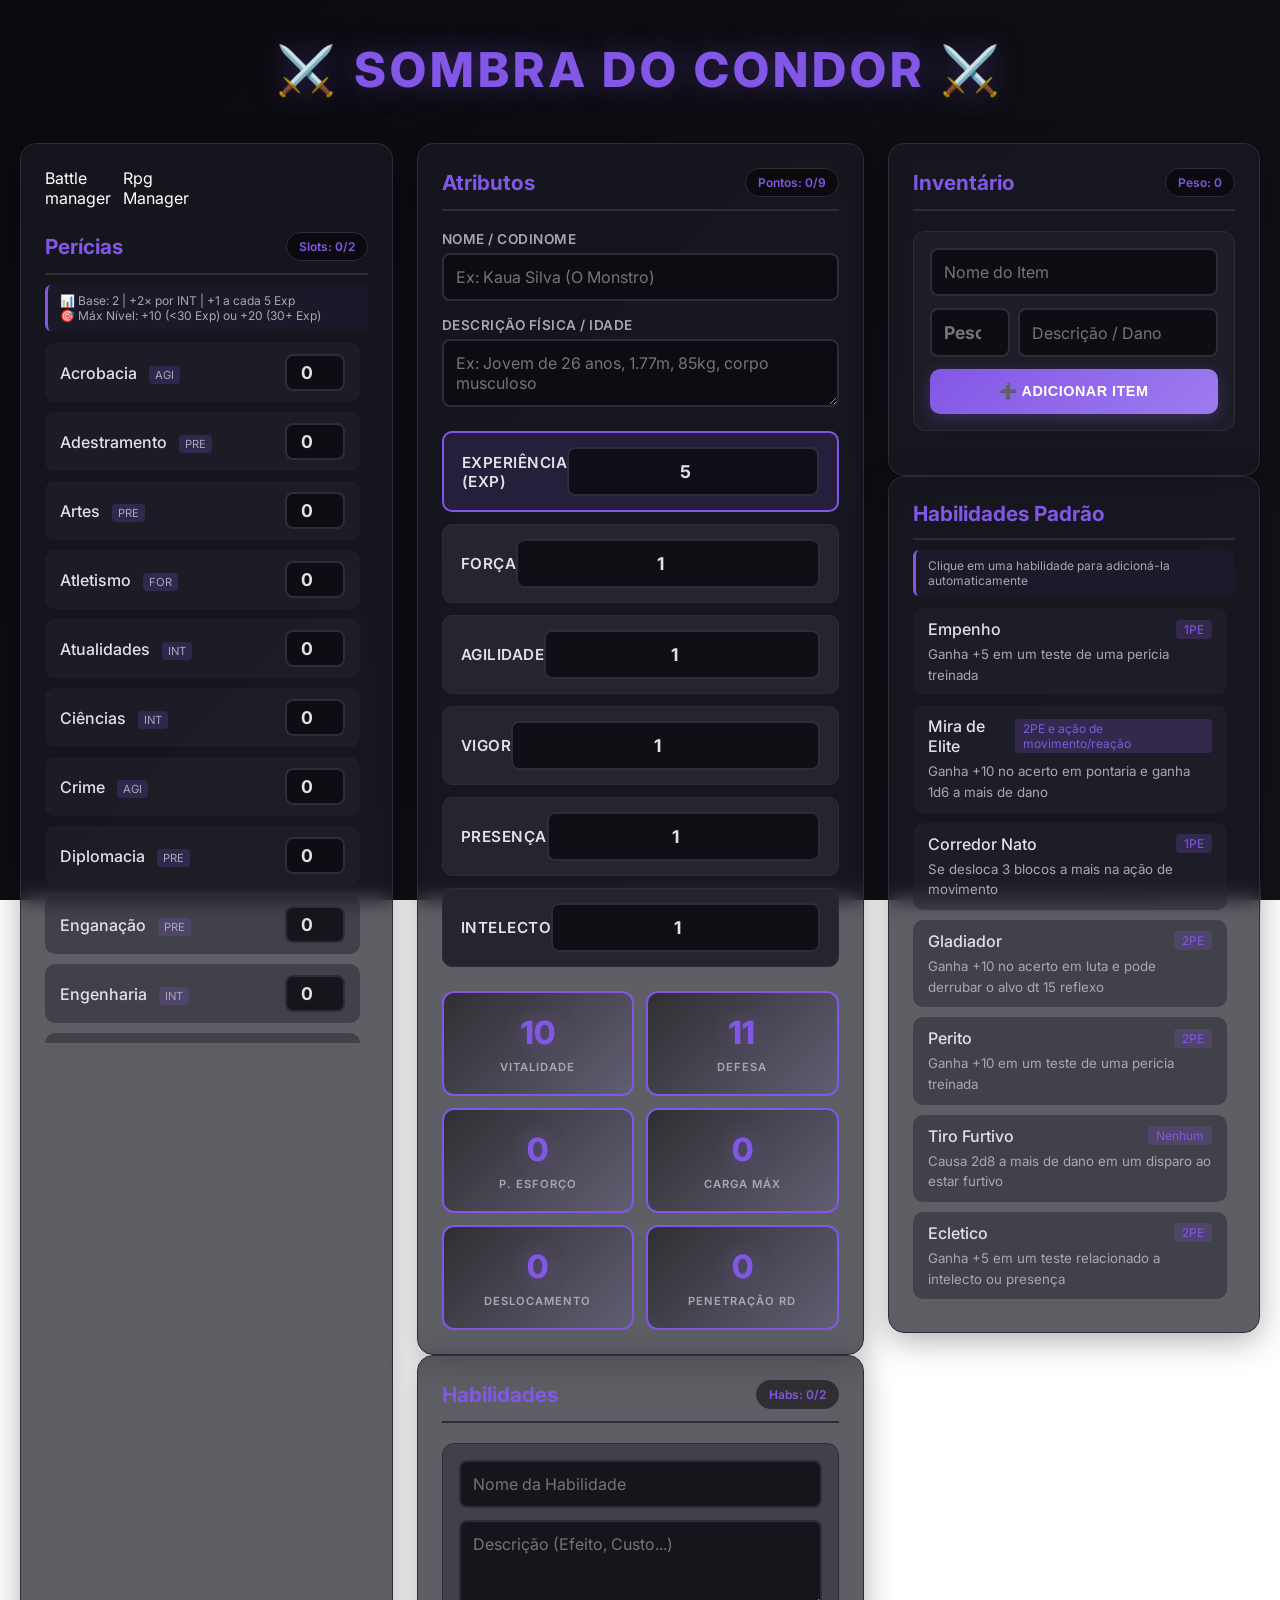
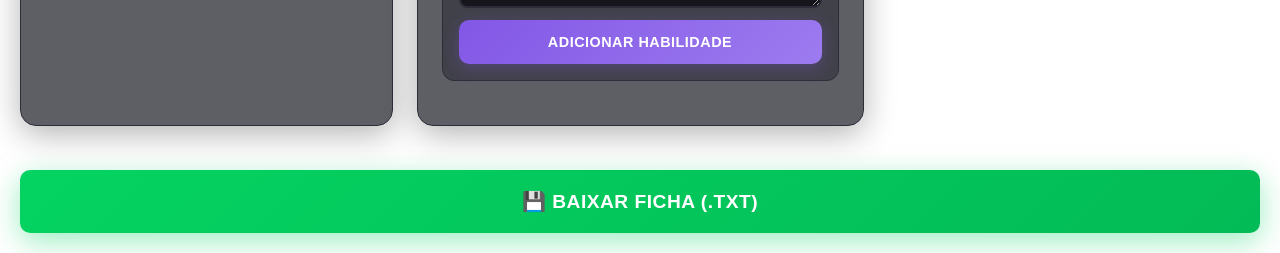
==== commit a03b4423: "colocando no index bonus de intuicao e bonus de acrobacia" ====
--- a/index.html
+++ b/index.html
@@ -191,19 +191,24 @@
             const atletismo = val('skill_Atletismo');
             const religiao = val('skill_Religião');
             const crime = val("skill_Crime");
+            const intuicao = val("skill_Intuicao")
+            const acrobacias = val("skill_Acrobacias")
 
             const bonusPerc = Math.floor(percepcao / 5) * 2;
             const bonusReligiao = Math.floor(religiao / 5) * 2;
             const bonusVont = Math.floor(vontade / 5) * 2;
             const bonusCrime = Math.floor(crime / 5) * 2;
+            const bonusIntuicao = Math.floor(intuicao / 5) * 2;
+            const bonusAcrobacia = Math.floor(acrobacias/5) * 2;
+            
 
             const maxCarga = 5 + for_ * 2 + Math.floor(atletismo / 5) * 2;
             
-            get('def').textContent = 10 + agi + bonusPerc;
+            get('def').textContent = 10 + agi + bonusPerc+ bonusIntuicao;
             get('pv').textContent = 10 + vig * 5 + expEf + Math.floor(expEf / 5) + fortitude;
             get('pe').textContent = (for_ + pre + vig) * 2 + Math.floor(expEf / 3) + bonusVont+bonusReligiao;
             get('carga').textContent = maxCarga;
-            get('desloc').textContent = agi === 0 ? 1 : agi * 3;
+            get('desloc').textContent = agi === 0 ? 1 : agi * 3 + bonusAcrobacia;
             get('prd').textContent = bonusCrime;
 
             const maxAttr = 9 + Math.floor(expEf / 10);
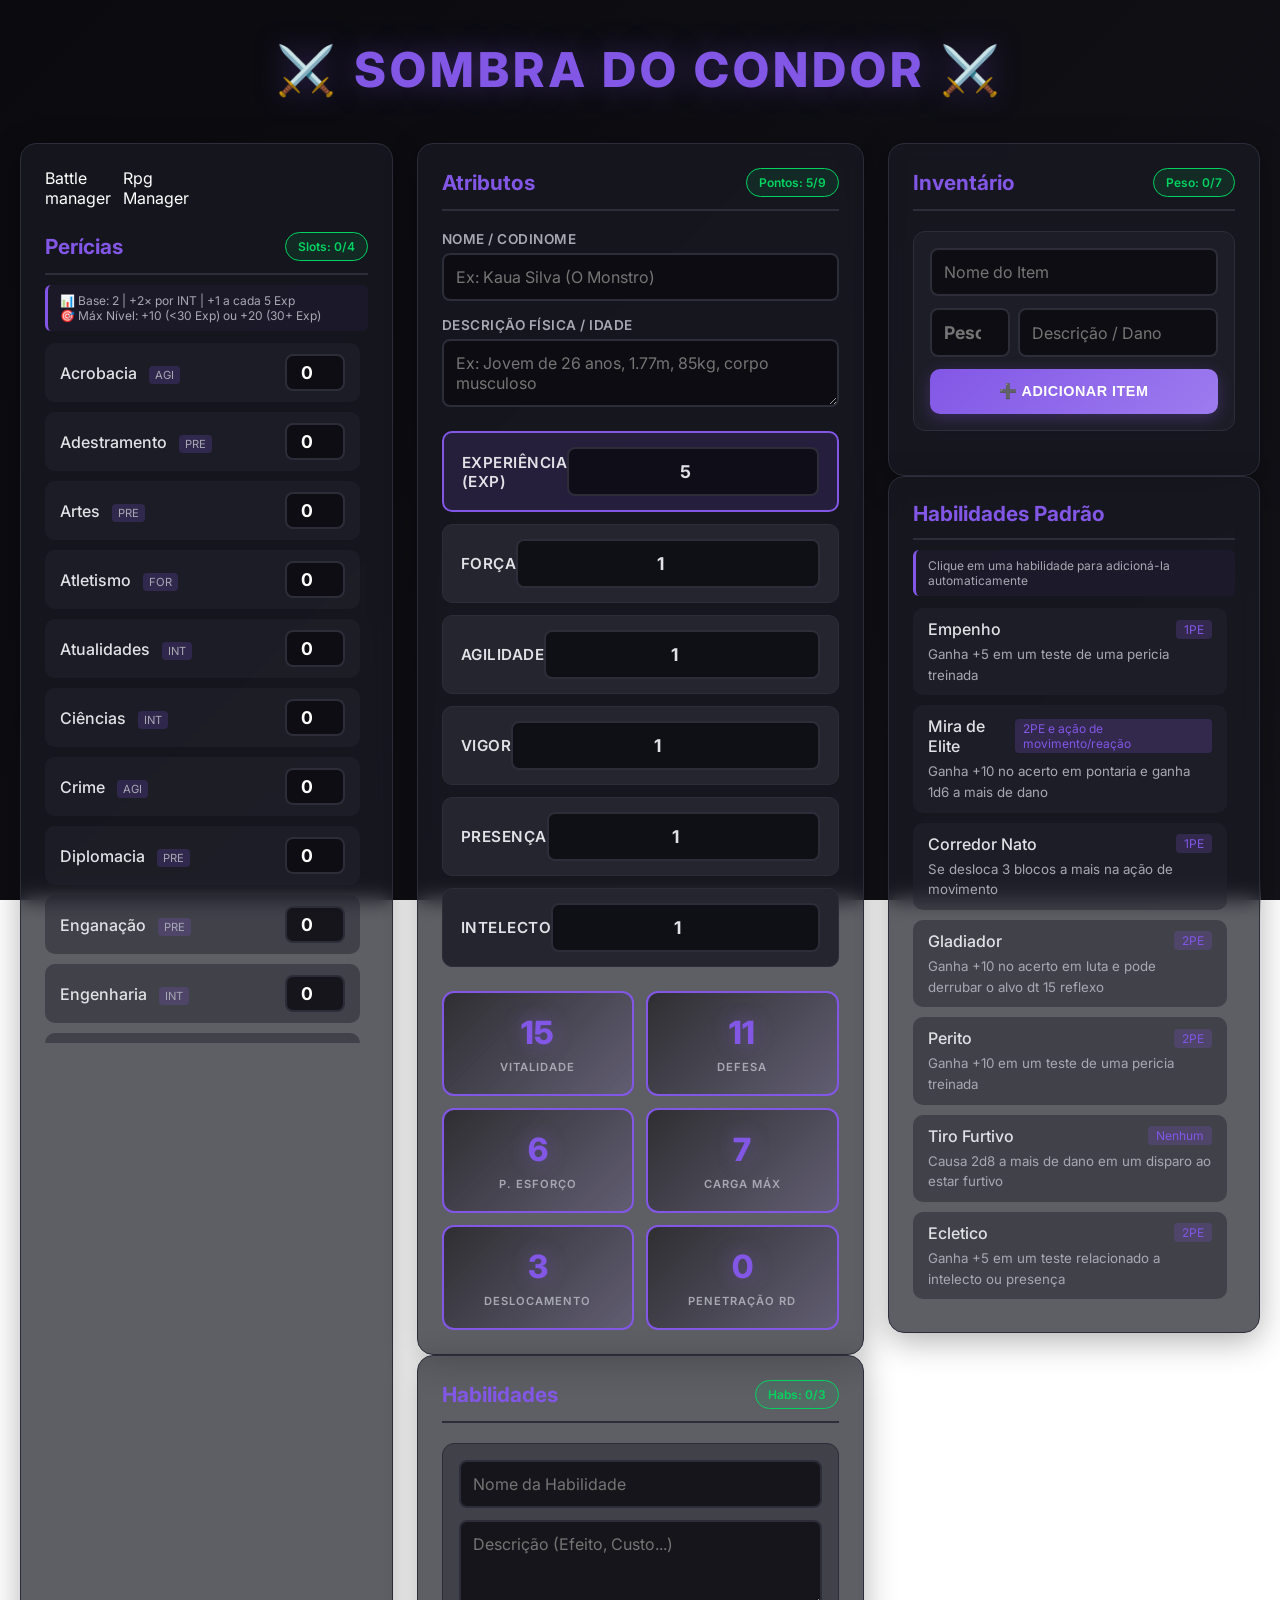
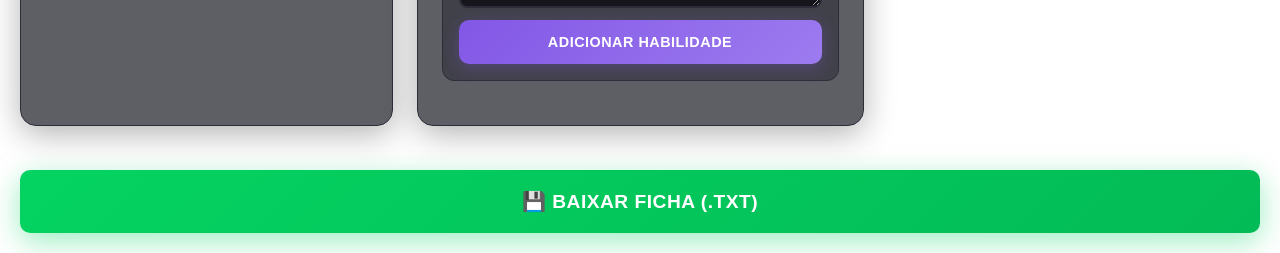
==== commit 5d9d09f5: "correção bug" ====
--- a/index.html
+++ b/index.html
@@ -179,63 +179,56 @@
             get('habName').closest('.panel').scrollIntoView({ behavior: 'smooth', block: 'center' });
         }
 
-        function calcular() {
-            const exp = val('exp');
-            const expEf = Math.max(0, exp - 5);
-            const attrs = ['Forca', 'Agilidade', 'Vigor', 'Presenca', 'Intelecto'].map(a => val('attr' + a));
-            const [for_, agi, vig, pre, int] = attrs;
-
-            const percepcao = val('skill_Percepção');
-            const vontade = val('skill_Vontade');
-            const fortitude = val('skill_Fortitude');
-            const atletismo = val('skill_Atletismo');
-            const religiao = val('skill_Religião');
-            const crime = val("skill_Crime");
-            const intuicao = val("skill_Intuicao")
-            const acrobacias = val("skill_Acrobacias")
-
-            const bonusPerc = Math.floor(percepcao / 5) * 2;
-            const bonusReligiao = Math.floor(religiao / 5) * 2;
-            const bonusVont = Math.floor(vontade / 5) * 2;
-            const bonusCrime = Math.floor(crime / 5) * 2;
-            const bonusIntuicao = Math.floor(intuicao / 5) * 2;
-            const bonusAcrobacia = Math.floor(acrobacias/5) * 2;
-            
-
-            const maxCarga = 5 + for_ * 2 + Math.floor(atletismo / 5) * 2;
-            
-            get('def').textContent = 10 + agi + bonusPerc+ bonusIntuicao;
-            get('pv').textContent = 10 + vig * 5 + expEf + Math.floor(expEf / 5) + fortitude;
-            get('pe').textContent = (for_ + pre + vig) * 2 + Math.floor(expEf / 3) + bonusVont+bonusReligiao;
-            get('carga').textContent = maxCarga;
-            get('desloc').textContent = agi === 0 ? 1 : agi * 3 + bonusAcrobacia;
-            get('prd').textContent = bonusCrime;
-
-            const maxAttr = 9 + Math.floor(expEf / 10);
-            const usedAttr = attrs.reduce((a, b) => a + b, 0);
-            updateBadge('attrTracker', usedAttr, maxAttr, 'Pontos');
-
-            const maxSkill = exp >= 30 ? 20 : 10;
-            const maxSlots = 2 + int * 2 + Math.floor(expEf / 5);
-            let usedSlots = 0;
-
-            document.querySelectorAll('.skill-input').forEach(inp => {
-                const v = val(inp.id);
-                inp.style.borderColor = v > maxSkill ? 'var(--danger)' : 'var(--border)';
-                inp.style.color = v > maxSkill ? 'var(--danger)' : 'white';
-                usedSlots += Math.floor(v / 5);
-            });
-            updateBadge('skillTracker', usedSlots, maxSlots, 'Slots');
-
-            const maxHabs = 2 + int + Math.floor(expEf / 5);
-            updateBadge('habTracker', habs.length, maxHabs, 'Habs');
-
-            const pesoTotal = inv.reduce((sum, item) => sum + item.peso, 0);
-            const tracker = get('loadTracker');
-            tracker.textContent = `Peso: ${pesoTotal}/${maxCarga}`;
-            tracker.className = pesoTotal > maxCarga ? 'badge error' : 'badge ok';
-        }
-
+       function calcular() {
+    const exp = val('exp');
+    const expEf = Math.max(0, exp - 5);
+    const attrs = ['Forca', 'Agilidade', 'Vigor', 'Presenca', 'Intelecto'].map(a => val('attr' + a));
+    const [for_, agi, vig, pre, int] = attrs;
+
+    // cada 5 pontos na perícia = +2 de bônus
+    const bonus = nome => Math.floor(val('skill_' + nome) / 5) * 2;
+
+    const bonusPerc      = bonus('Percepção');
+    const bonusReligiao  = bonus('Religião');
+    const bonusVont      = bonus('Vontade');
+    const bonusCrime     = bonus('Crime');
+    const bonusIntuicao  = bonus('Intuição');
+    const bonusAcrobacia = bonus('Acrobacia');
+    const fortitude      = val('skill_Fortitude'); // entra direto no PV
+
+    const maxCarga = 5 + for_ * 2 + bonus('Atletismo');
+
+    get('def').textContent    = 10 + agi + bonusPerc + bonusIntuicao;
+    get('pv').textContent     = 10 + vig * 5 + expEf + Math.floor(expEf / 5) + fortitude;
+    get('pe').textContent     = (for_ + pre + vig) * 2 + Math.floor(expEf / 3) + bonusVont + bonusReligiao;
+    get('carga').textContent  = maxCarga;
+    get('desloc').textContent = agi === 0 ? 1 : agi * 3 + bonusAcrobacia;
+    get('prd').textContent    = bonusCrime;
+
+    const maxAttr = 9 + Math.floor(expEf / 10);
+    const usedAttr = attrs.reduce((a, b) => a + b, 0);
+    updateBadge('attrTracker', usedAttr, maxAttr, 'Pontos');
+
+    const maxSkill = exp >= 30 ? 20 : 10;
+    const maxSlots = 2 + int * 2 + Math.floor(expEf / 5);
+    let usedSlots = 0;
+
+    document.querySelectorAll('.skill-input').forEach(inp => {
+        const v = val(inp.id);
+        inp.style.borderColor = v > maxSkill ? 'var(--danger)' : 'var(--border)';
+        inp.style.color = v > maxSkill ? 'var(--danger)' : 'white';
+        usedSlots += Math.floor(v / 5);
+    });
+    updateBadge('skillTracker', usedSlots, maxSlots, 'Slots');
+
+    const maxHabs = 2 + int + Math.floor(expEf / 5);
+    updateBadge('habTracker', habs.length, maxHabs, 'Habs');
+
+    const pesoTotal = inv.reduce((sum, item) => sum + item.peso, 0);
+    const tracker = get('loadTracker');
+    tracker.textContent = `Peso: ${pesoTotal}/${maxCarga}`;
+    tracker.className = pesoTotal > maxCarga ? 'badge error' : 'badge ok';
+}
         function updateBadge(id, atual, max, label) {
             const el = get(id);
             el.textContent = `${label}: ${atual}/${max}`;
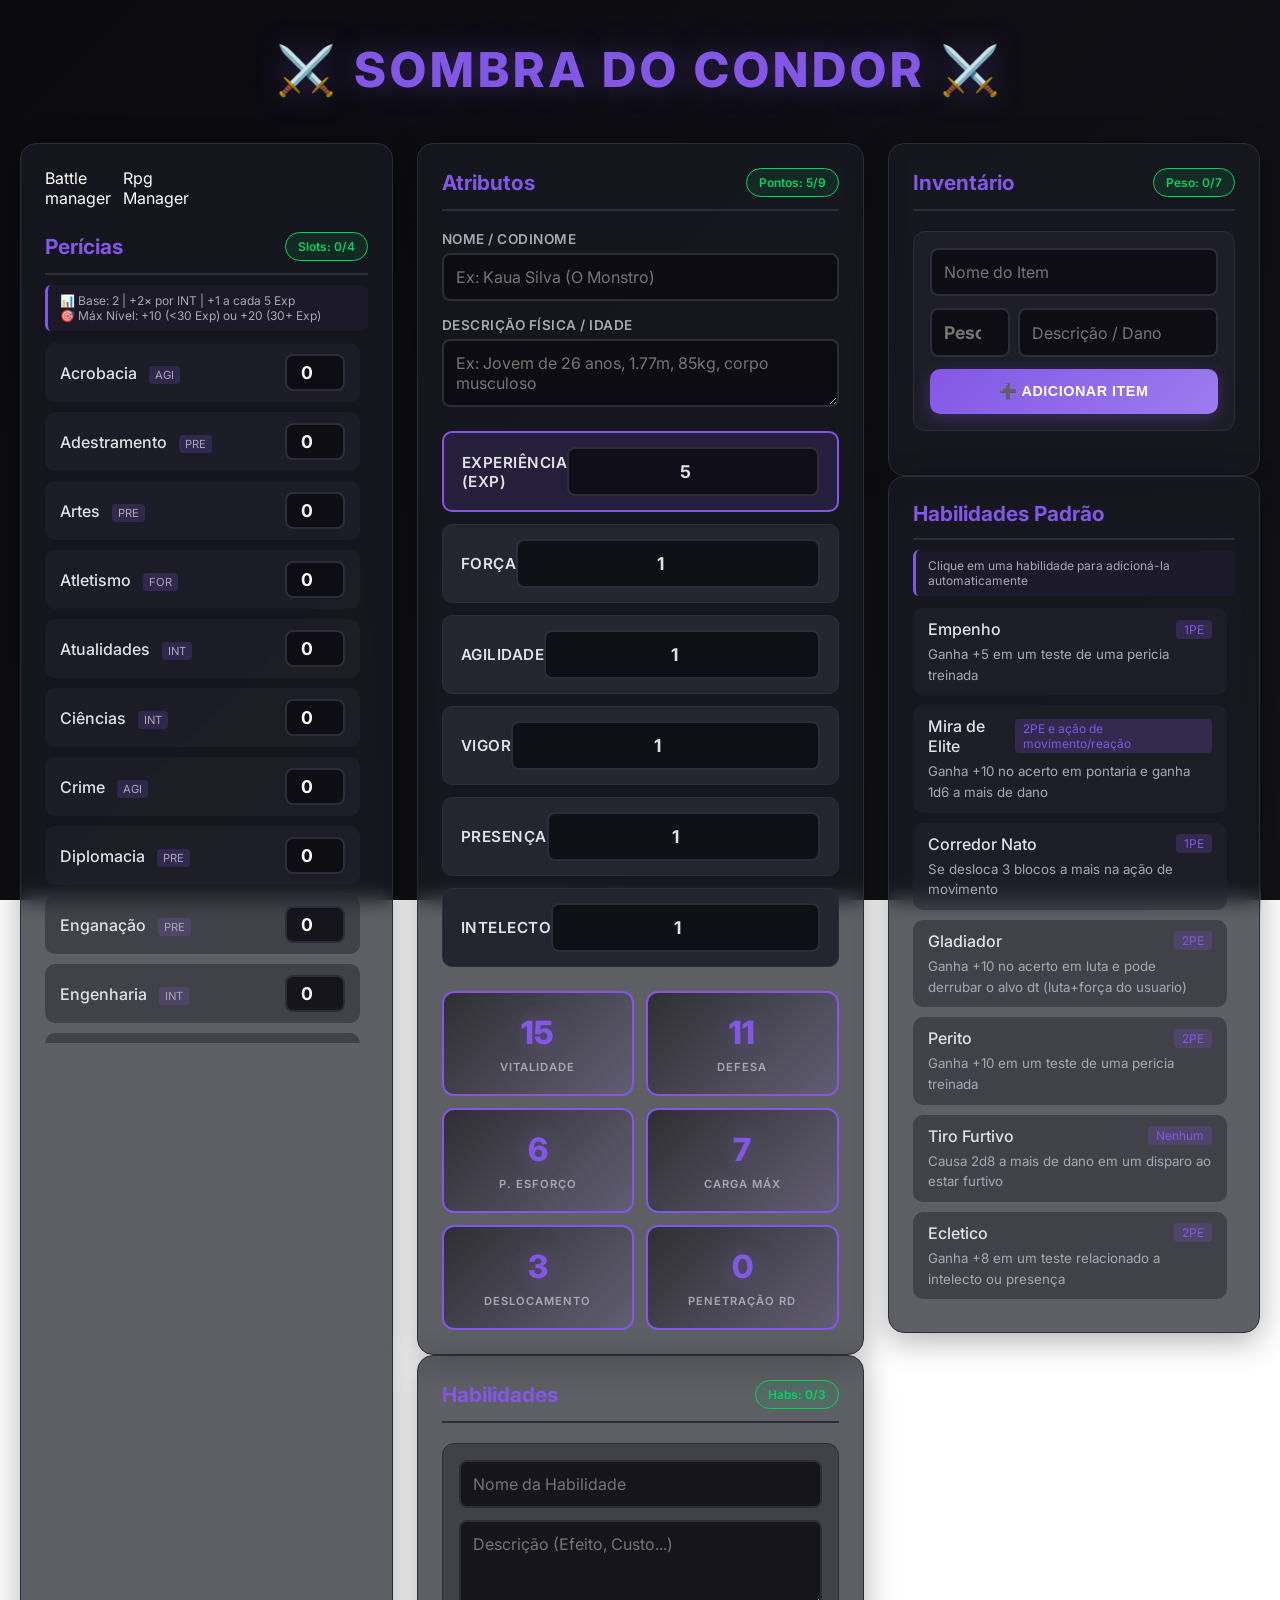
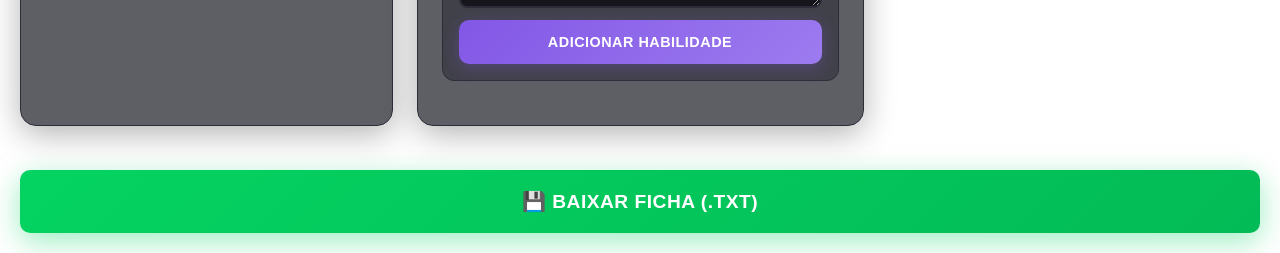
==== commit 6e6be6c8: "mudanças nas habs default" ====
--- a/index.html
+++ b/index.html
@@ -116,20 +116,20 @@
             { nome: "Empenho", gasto: "1PE", efeito: "Ganha +5 em um teste de uma pericia treinada" },
             { nome: "Mira de Elite", gasto: "2PE e ação de movimento/reação", efeito: "Ganha +10 no acerto em pontaria e ganha 1d6 a mais de dano" },
             { nome: "Corredor Nato", gasto: "1PE", efeito: "Se desloca 3 blocos a mais na ação de movimento" },
-            { nome: "Gladiador", gasto: "2PE", efeito: "Ganha +10 no acerto em luta e pode derrubar o alvo dt 15 reflexo" },
+            { nome: "Gladiador", gasto: "2PE", efeito: "Ganha +10 no acerto em luta e pode derrubar o alvo dt (luta+força do usuario)" },
             { nome: "Perito", gasto: "2PE", efeito: "Ganha +10 em um teste de uma pericia treinada" },
             { nome: "Tiro Furtivo", gasto: "Nenhum", efeito: "Causa 2d8 a mais de dano em um disparo ao estar furtivo" },
-            { nome: "Ecletico", gasto: "2PE", efeito: "Ganha +5 em um teste relacionado a intelecto ou presença" },
+            { nome: "Ecletico", gasto: "2PE", efeito: "Ganha +8 em um teste relacionado a intelecto ou presença" },
             { nome: "Ataque Frenético", gasto: "3PE", efeito: "Ganha 1 ataque adicional naquela rodada" },
             { nome: "Golpe Pesado", gasto: "2PE", efeito: "Causa +2d6 de dano em um golpe corpo a corpo (stacka até 2x)" },
             { nome: "Lutador Nato", gasto: "Nenhum", efeito: "Seus golpes padrão causam 1d8+atributo de dano podendo ser letais, e agora o critico deles é 19/20" },
-            { nome: "Soco Pesado", gasto: "3PE", efeito: "Ataca com um poderoso soco causando 3d8+força em dano" },
+            { nome: "Soco Pesado", gasto: "2PE", efeito: "Ataca com um poderoso soco causando 3d8+força em dano" },
             { nome: "Bloqueio Pesado", gasto: "2PE", efeito: "Ao bloquear alem de usar luta como rd, usa fortitude tambem" },
             { nome: "Esquiva Aprimorada", gasto: "2PE", efeito: "Ao esquivar ganha +10 na soma" },
-            { nome: "Casca Grossa", gasto: "Nenhum", efeito: "Sua pele é naturalmente grossa e seu corpo resistente, tem 5 de rd natural contra impacto balistico e cortante (requer 3 de vigor ou mais)" },
+            { nome: "Casca Grossa", gasto: "Nenhum", efeito: "Sua pele é naturalmente grossa e seu corpo resistente, tem 3 de rd natural contra impacto balistico e cortante (requer 3 de vigor ou mais ganha +1 de rd a cada +1 de vigor acima de 3)" },
             { nome: "Lingua de prata", gasto: "Nenhum", efeito: "Tem +5 em testes de diplomacia e enganação, pode gastar 1 PE e ter +5 no teste" },
             { nome: "Contra-ataque efetivo", gasto: "2PE", efeito: "Causa +1d8 de dano e tem +8 no acerto do contraataque" },
-            { nome: "Assasinato", gasto: "2PE", efeito: "Aumenta a margem de critico em 5, e causa 1d6 a mais de dano em um ataque" },
+            { nome: "Assasinato", gasto: "2PE", efeito: "Aumenta a margem de critico em 5 e causa 1d6 a mais de dano caso esteja furtivo" },
             { nome: "Tiro sequencial", gasto: "1PE", efeito: "Ataca novamente com uma arma leve (max:1x rodada)" },
             { nome: "Tiro brutal", gasto: "3PE", efeito: "Em um disparo, aumenta a margem de critico em 5 e causa +2d6 de dano" },
             { nome: "Brigão", gasto: "2PE", efeito: "Ataca novamente com um soco. (Max:2x rodada)" }
